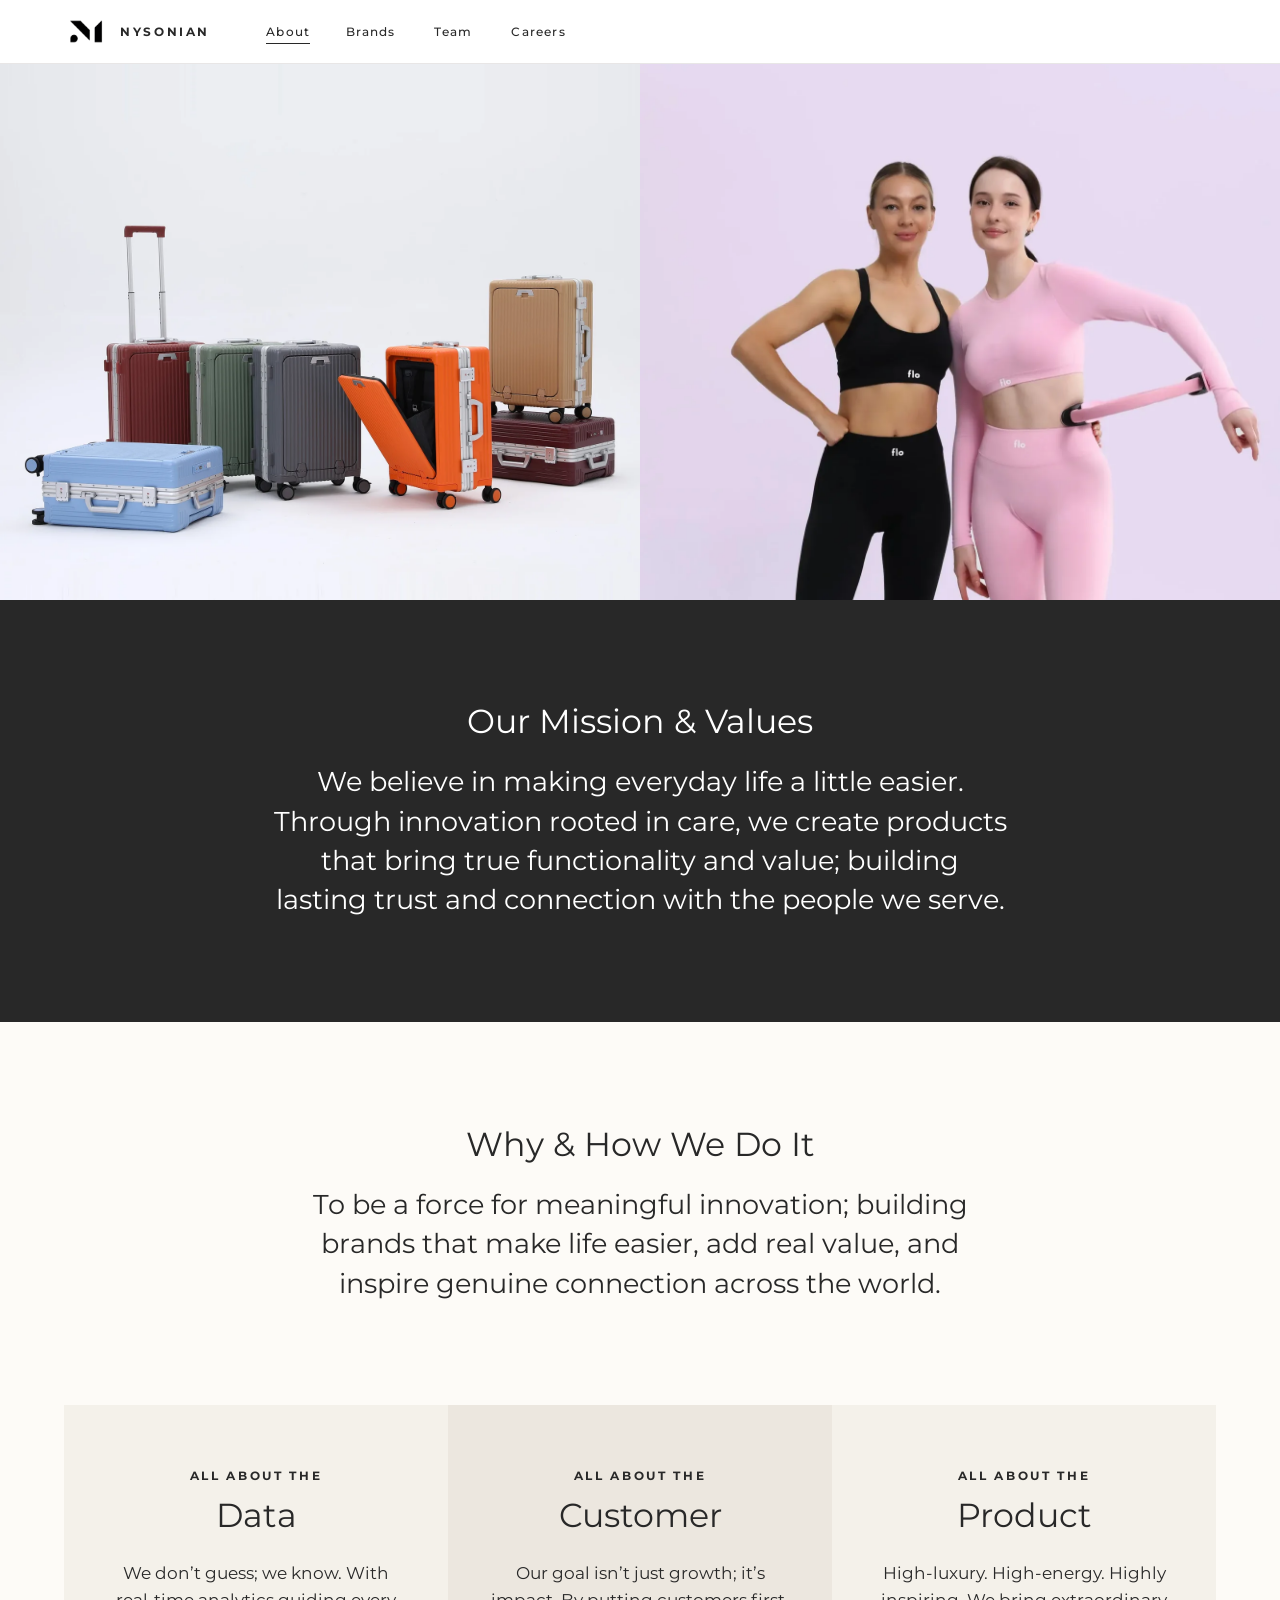
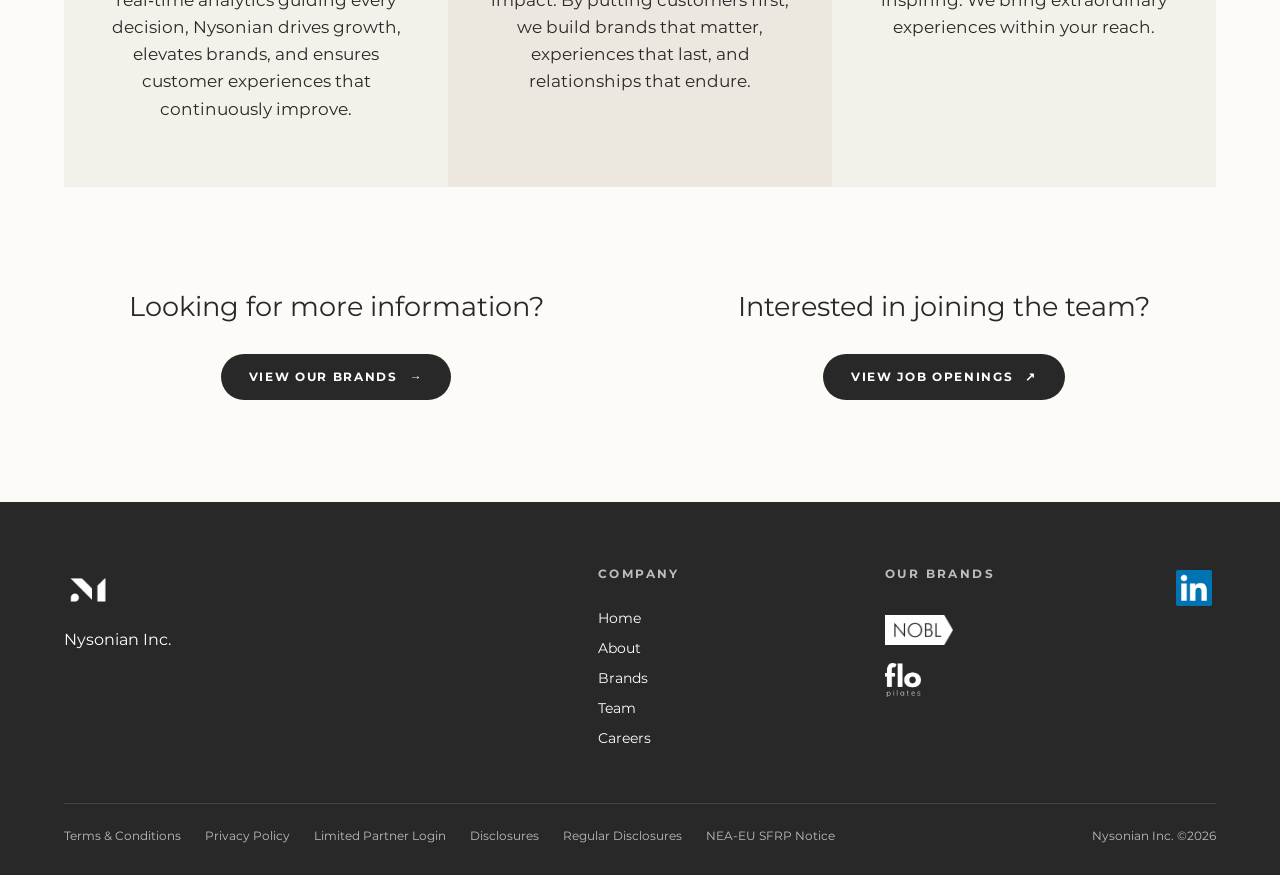
==== about.html @ 7aa5cc1e "fix(responsive): one fluid layout system from 280px phones to 4K screens - replace the Wix-style --u" ====
<!doctype html>
<html lang="en">
<head>
  <meta charset="utf-8">
  <meta name="viewport" content="width=device-width, initial-scale=1">
  <title>About | Nysonian</title>
  <meta name="description" content="We believe in making everyday life a little easier. Through innovation rooted in care, we create products that bring true functionality and value; building lasting trust and connection with the people we serve.">
  <link rel="icon" type="image/png" href="assets/img/favicon.png">
  <link rel="preload" href="assets/fonts/montserrat-400.woff2" as="font" type="font/woff2" crossorigin>
  <link rel="preload" href="assets/fonts/montserrat-700.woff2" as="font" type="font/woff2" crossorigin>
  <link rel="stylesheet" href="assets/css/styles.css">
  <script src="assets/js/menu.js" defer></script>
</head>
<body class="page-about">
  <a class="skip-link" href="#main">Skip to main content</a>

  <header class="site-header">
    <button class="menu-toggle" type="button" aria-expanded="false" aria-controls="site-nav" aria-label="Open navigation menu"><span></span><span></span><span></span></button>
    <a class="site-header__logo" href="index.html" aria-label="Nysonian Inc. home"><img src="assets/img/logo-mark-dark.webp" width="80" height="62" alt=""><span>Nysonian</span></a>
    <nav class="site-nav" id="site-nav" aria-label="Main">
      <a class="site-nav__home" href="index.html">Home</a>
      <a href="about.html" aria-current="page">About</a>
      <a href="brands.html">Brands</a>
      <a href="team.html">Team</a>
      <a href="careers.html">Careers</a>
    </nav>
  </header>

  <main id="main">
    <div class="about-hero">
      <img class="about-hero__nobl" src="assets/img/about-nobl.webp" width="1600" height="1600" fetchpriority="high" alt="NOBL aluminium carry-on suitcases in red, green, grey, orange, tan and blue">
      <img class="about-hero__flo" src="assets/img/about-flo.webp" width="1332" height="1180" fetchpriority="high" alt="Two women in flo activewear, one holding a Pilates ring">
    </div>

    <section class="statement statement--dark">
      <h1>Our Mission &amp; Values</h1>
      <p>We believe in making everyday life a little easier. Through innovation rooted in care, we create products that bring true functionality and value; building lasting trust and connection with the people we serve.</p>
    </section>

    <section class="statement statement--light">
      <h2>Why &amp; How We Do It</h2>
      <p>To be a force for meaningful innovation; building brands that make life easier, add real value, and inspire genuine connection across the world.</p>
    </section>

    <section class="pillars">
      <div class="pillar pillar--data">
        <h3><span>All about the</span> Data</h3>
        <p>We don’t guess; we know. With real‑time analytics guiding every decision, Nysonian drives growth, elevates brands, and ensures customer experiences that continuously improve.</p>
      </div>
      <div class="pillar pillar--stone">
        <h3><span>All about the</span> Customer</h3>
        <p>Our goal isn’t just growth; it’s impact. By putting customers first, we build brands that matter, experiences that last, and relationships that endure.</p>
      </div>
      <div class="pillar">
        <h3><span>All about the</span> Product</h3>
        <p>High-luxury. High-energy. Highly inspiring. We bring extraordinary experiences within your reach.</p>
      </div>
    </section>

    <section class="about-cta">
      <div class="about-cta__col">
        <p>Looking for more information?</p>
        <a class="nh-pill nh-pill--dark" href="brands.html">View our brands <span aria-hidden="true">→</span></a>
      </div>
      <div class="about-cta__col">
        <p>Interested in joining the team?</p>
        <a class="nh-pill nh-pill--dark" href="https://www.linkedin.com/company/nysonian-inc/jobs/" target="_blank" rel="noopener">View job openings <span aria-hidden="true">↗</span></a>
      </div>
    </section>
  </main>

  <footer class="site-footer">
    <div class="site-footer__top">
      <div class="site-footer__brand">
        <img class="site-footer__logo" src="assets/img/logo-mark-light.webp" width="97" height="98" loading="lazy" alt="">
        <p class="site-footer__name">Nysonian Inc.</p>
      </div>
      <nav class="site-footer__nav" aria-label="Footer">
        <p class="site-footer__label">Company</p>
        <a href="index.html">Home</a>
        <a href="about.html">About</a>
        <a href="brands.html">Brands</a>
        <a href="team.html">Team</a>
        <a href="careers.html">Careers</a>
      </nav>
      <div class="site-footer__brands">
        <p class="site-footer__label">Our brands</p>
        <a href="https://nobltravel.com/" target="_blank" rel="noopener"><img class="site-footer__nobl" src="assets/img/logo-nobl-tag.webp" width="600" height="264" loading="lazy" alt="NOBL Travel"></a>
        <a href="https://pilatesflo.com/" target="_blank" rel="noopener"><img class="site-footer__flo" src="assets/img/logo-flo-black.webp" width="400" height="378" loading="lazy" alt="flo Pilates"></a>
      </div>
      <a class="site-footer__linkedin" href="https://www.linkedin.com/company/nysonian-inc/" target="_blank" rel="noopener"><img src="assets/img/icon-linkedin.webp" width="39" height="39" loading="lazy" alt="Nysonian on LinkedIn"></a>
    </div>
    <div class="site-footer__bottom">
      <ul class="site-footer__legal">
        <li>Terms &amp; Conditions</li>
        <li>Privacy Policy</li>
        <li>Limited Partner Login</li>
        <li>Disclosures</li>
        <li>Regular Disclosures</li>
        <li>NEA-EU SFRP Notice</li>
      </ul>
      <p class="site-footer__copy">Nysonian Inc. ©2026</p>
    </div>
  </footer>
</body>
</html>
---- assets/css/styles.css ----
/* Nysonian - the parent-company site.
   One fluid system for every page and every screen, from 280px phones to 4K screens and LED walls:
   - sizes are in rem, so the whole site scales with the root font size (stepped up on very large screens);
   - every section lines its content up on one edge (--edge): a side padding on small screens, and the
     centre column (--content-max) on wide ones;
   - no fixed section heights: blocks take the height of their content. */

@font-face { font-family: "Montserrat"; font-style: normal; font-weight: 400; font-display: swap; src: url("../fonts/montserrat-400.woff2") format("woff2"); }
@font-face { font-family: "Montserrat"; font-style: italic; font-weight: 400; font-display: swap; src: url("../fonts/montserrat-400-italic.woff2") format("woff2"); }
@font-face { font-family: "Montserrat"; font-style: normal; font-weight: 500; font-display: swap; src: url("../fonts/montserrat-500.woff2") format("woff2"); }
@font-face { font-family: "Montserrat"; font-style: normal; font-weight: 700; font-display: swap; src: url("../fonts/montserrat-700.woff2") format("woff2"); }
@font-face { font-family: "Montserrat"; font-style: italic; font-weight: 700; font-display: swap; src: url("../fonts/montserrat-700-italic.woff2") format("woff2"); }
@font-face { font-family: "Almarai"; font-style: normal; font-weight: 300; font-display: swap; src: url("../fonts/almarai-300.woff2") format("woff2"); }

:root {
  --ink: #282828;
  --ink-soft: #4a4848;
  --white: #ffffff;
  --page: #fdfbf7;          /* warm off-white page background, lighter than every cream section */
  --grey-100: #e8e6e6;
  --band: #ece7df;          /* warm stone: the middle About pillar */
  --footer: #282828;
  --nobl-deep: #0e2524;     /* the home hero photo's dark-green backdrop */
  --nobl-tile: #0b3d39;     /* NOBL green: the home NOBL tile and the Brands page NOBL panel */
  --flo-beige: #eee6da;
  --strip: #f4f1ea;         /* the band under the home hero */
  --paper: #faf7f3;         /* the "How we work" band on the home page */
  --font: "Montserrat", Arial, sans-serif;

  /* one edge for every section: the side padding on small screens, the centred column on wide ones */
  --pad: clamp(1rem, 5vw, 4rem);
  --content-max: 84.5rem;   /* 1352px at the default size; grows with the root size on large screens */
  --edge: max(var(--pad), (100% - var(--content-max)) / 2);

  /* type and rhythm, shared by all pages (taken from the home page) */
  --h2: clamp(1.75rem, 2.6vw, 2.5rem);
  --lead: clamp(1.25rem, 1vw + .9rem, 1.75rem);
  --body: clamp(1rem, .2vw + .95rem, 1.0625rem);
  --sec: clamp(4rem, 8vw, 8rem);
}

/* very large screens (QHD and 4K monitors at 100%, TVs, LED walls): the whole site grows in steps, so a
   4K screen shows the same composition as a laptop instead of a small page in an empty canvas.
   Percentages keep the visitor's own browser font setting. */
@media (min-width: 1920px) { html { font-size: 110%; } }
@media (min-width: 2560px) { html { font-size: 125%; } }
@media (min-width: 3200px) { html { font-size: 150%; } }
@media (min-width: 3840px) { html { font-size: 200%; } }

*, *::before, *::after { box-sizing: border-box; }
html { -webkit-text-size-adjust: 100%; text-size-adjust: 100%; overflow-x: clip; }
/* a column, so the footer always reaches the bottom of short pages on tall screens */
body { display: flex; flex-direction: column; min-height: 100svh; margin: 0; background: var(--page); color: var(--ink); font-family: var(--font); line-height: normal; }
main { flex: 1 0 auto; }
img { display: block; max-width: 100%; height: auto; }
a { color: inherit; text-decoration: none; }
h1, h2, h3, p, ul, ol { margin: 0; }
ul, ol { padding: 0; list-style: none; }
:is(h1, h2, h3) { text-wrap: balance; }
p { text-wrap: pretty; }
:focus-visible { outline: 2px solid #116dff; outline-offset: 2px; }
.cover { width: 100%; height: 100%; object-fit: cover; }
.visually-hidden { position: absolute; width: 1px; height: 1px; overflow: hidden; clip-path: inset(50%); white-space: nowrap; }
.nowrap { white-space: nowrap; }

.skip-link { position: absolute; left: 1rem; top: -4rem; z-index: 100; padding: .625rem 1rem; background: var(--white); color: var(--ink); border-radius: 1.5rem; font-size: .8125rem; }
.skip-link:focus { top: .75rem; }

/* ---- shared type ------------------------------------------------------- */
.nh-kicker, .brands-intro__label { font-size: .75rem; font-weight: 700; letter-spacing: .22em; text-transform: uppercase; }

/* ---- buttons ----------------------------------------------------------- */
/* One button for the whole site: the home page pill. It grows with its label; very narrow phones let the
   label wrap instead of pushing the button off screen. */
.nh-pill {
  display: inline-flex; align-items: center; justify-content: center; gap: .75rem;
  min-height: 2.875rem; padding: .5rem 1.75rem; border-radius: 3rem;
  font-size: .75rem; font-weight: 700; letter-spacing: .14em; line-height: 1.3; text-align: center; text-transform: uppercase; white-space: nowrap;
  transition: background-color .2s ease, color .2s ease, transform .1s ease;
}
.nh-pill:active { transform: scale(.97); }
.nh-pill--light { background: var(--white); color: var(--nobl-deep); }
.nh-pill--dark { background: var(--ink); color: var(--white); }
.nh-link { display: inline-flex; gap: .625rem; padding-bottom: .1875rem; border-bottom: 1px solid currentColor; font-size: .8125rem; font-weight: 700; letter-spacing: .1em; text-transform: uppercase; }
.nh-actions { display: flex; flex-wrap: wrap; align-items: center; gap: 1.125rem 2rem; }

/* ---- header ------------------------------------------------------------ */
/* Modelled on nobltravel.com's header: a slim bar, small tracked Montserrat 500 links right after the logo,
   and a thin underline for hover and the current page. */
.site-header { position: relative; z-index: 50; display: flex; align-items: center; min-height: 4rem; padding: 0 var(--edge); border-bottom: 1px solid var(--grey-100); background: var(--white); }
.site-header__logo { display: flex; flex: none; align-items: center; gap: .75rem; min-height: 2.75rem; }
.site-header__logo img { width: 2.75rem; height: auto; }
.site-header__logo span { font-size: .75rem; font-weight: 700; letter-spacing: .22em; text-transform: uppercase; color: var(--ink); }
.site-nav { display: flex; gap: 2.25rem; margin-left: 3.5rem; }
.site-nav a { position: relative; display: flex; align-items: center; justify-content: center; height: 2.75rem; min-width: 2.75rem; font-size: .75rem; font-weight: 500; letter-spacing: .1em; color: var(--ink); }
.site-nav a::after { content: ""; position: absolute; left: 0; right: 0; bottom: .625rem; height: 1px; background: currentColor; transform: scaleX(0); transform-origin: left; transition: transform .2s ease; }
.site-nav a[aria-current="page"]::after { transform: none; }
.site-nav .site-nav__home { display: none; }   /* the logo is the home link on wide screens; the phone menu lists it */
.menu-toggle { display: none; }

/* ---- footer ------------------------------------------------------------ */
.site-footer { padding: 4rem var(--edge) 2rem; background: var(--footer); color: var(--white); }
.site-footer__top { display: grid; grid-template-columns: 2fr 1fr 1fr auto; gap: 2.5rem; align-items: start; }
.site-footer__logo { width: 3rem; }
.site-footer__name { margin-top: 1rem; font-size: 1rem; }
.site-footer__label { margin-bottom: 1rem; font-size: .75rem; font-weight: 700; letter-spacing: .2em; text-transform: uppercase; color: #bdbdbd; }
.site-footer__nav { display: flex; flex-direction: column; align-items: flex-start; gap: .75rem; font-size: .875rem; }
.site-footer__brands { display: flex; flex-direction: column; align-items: flex-start; gap: 1.125rem; }
.site-footer__nobl { width: auto; height: 1.875rem; }
.site-footer__flo { width: auto; height: 2.125rem; filter: invert(1); }
.site-footer__linkedin { display: flex; align-items: center; justify-content: center; width: 2.75rem; height: 2.75rem; }
.site-footer__linkedin img { width: 2.25rem; height: 2.25rem; }
.site-footer__bottom { display: flex; flex-wrap: wrap; align-items: center; justify-content: space-between; gap: 1rem 2.5rem; margin-top: 3.5rem; padding-top: 1.5rem; border-top: 1px solid #444; font-size: .75rem; color: #bdbdbd; }
.site-footer__legal { display: flex; flex-wrap: wrap; gap: .75rem 1.5rem; }

/* ---- home -------------------------------------------------------------- */
/* The parent-company home page: hero, our brands, how we work, careers. Both brands get the same card;
   NOBL leads only by order, slightly more width and the hero photo. */
.page-home :is(h2, p) { text-wrap: pretty; }

/* hero: a banner in the photo's own proportions (2.474:1), so the photo fills it edge to edge. Below 1335px
   wide the 540px minimum adds plain backdrop above the photo, which fades into it; on very wide or short
   screens the height is capped to the first screen and the photo's empty top is cut instead. In the photo
   the luggage spans 40%-96.3% of the width, so the text column ends before 40%. */
.nh-hero {
  --hero-edge: min(var(--edge), 12vw);            /* the copy keeps clear of the luggage on ultra-wide screens */
  --copy-w: clamp(18.75rem, 36vw - 2.5rem, 31.25rem);
  --rail-h: clamp(3.5rem, 4.6vw, 5.5rem);
  --rail-w: min(var(--copy-w), clamp(17.5rem, 26vw, 31.25rem));
  --rail-bottom: clamp(1.75rem, 2.6vw, 3.5rem);
  position: relative; display: flex; flex-direction: column; justify-content: center;
  width: 100%; aspect-ratio: 2474 / 1000; min-height: 33.75rem; max-height: min(calc(100svh - 8.5rem), 68rem);
  padding: 2.5rem 0 calc(var(--rail-h) + var(--rail-bottom) + 2rem);
  overflow: hidden; background: var(--nobl-deep); color: var(--white);
}
.nh-hero__img img { position: absolute; left: 0; bottom: 0; width: 100%; max-width: none;
  -webkit-mask-image: linear-gradient(transparent, #000 14%); mask-image: linear-gradient(transparent, #000 14%); }
.nh-hero__copy { position: relative; z-index: 1; max-width: var(--copy-w); padding-left: var(--hero-edge); box-sizing: content-box; }

/* brand rail: the two brands as equal tiles in the bottom-left, under the text column */
.nh-rail { position: absolute; z-index: 1; left: var(--hero-edge); bottom: var(--rail-bottom); display: grid; grid-template-columns: 1fr 1fr; width: var(--rail-w); height: var(--rail-h); border: 1px solid rgba(255, 255, 255, .18); }
.nh-rail a { display: flex; align-items: center; justify-content: space-between; gap: 1rem; min-width: 0; padding: 0 1.375rem; font-size: .75rem; font-weight: 700; letter-spacing: .2em; text-transform: uppercase; transition: filter .2s ease; }
.nh-rail__nobl { background: var(--nobl-tile); color: var(--white); border-right: 1px solid rgba(255, 255, 255, .18); }
.nh-rail__nobl img { width: clamp(4rem, 5vw, 6rem); }
.nh-rail__flo { background: var(--flo-beige); color: var(--ink); }
.nh-rail__flo img { width: clamp(1.75rem, 2.1vw, 2.5rem); }
/* narrow desktops: the tiles are too small for logo plus label, so show the logos only */
@media (min-width: 1000px) and (max-width: 1365px) { .nh-rail a { justify-content: center; } .nh-rail span { display: none; } }
.nh-hero h1 { margin: 0; font-size: clamp(2.375rem, 3.2vw + .625rem, 4.5rem); font-weight: 400; letter-spacing: .16em; line-height: 1; text-transform: uppercase; }
.nh-hero__sub { max-width: 26ch; margin-top: 1.375rem; font-size: clamp(1.125rem, .5vw + .7rem, 1.375rem); line-height: 1.45; }
.nh-hero .nh-actions { margin-top: 2.25rem; }
/* on narrow desktops the luggage starts at about 40% of the width, so the two actions stack */
@media (min-width: 1000px) and (max-width: 1199px) { .nh-hero .nh-actions { flex-direction: column; align-items: flex-start; } }

/* strip under the hero: a clear boundary, like the trust strips on the NOBL and flo home pages */
.nh-strip { padding: 1.375rem var(--edge); background: var(--strip); border-bottom: 1px solid #e6e0d4; }
.nh-strip ul { display: flex; flex-wrap: wrap; justify-content: center; gap: 1rem clamp(2.5rem, 8vw, 8rem); }
.nh-strip li { display: flex; align-items: center; gap: .875rem; font-size: .75rem; font-weight: 700; letter-spacing: .16em; text-transform: uppercase; }
.nh-strip svg { flex: none; width: 1.75rem; height: 1.75rem; fill: none; stroke: var(--nobl-deep); stroke-width: 1.5; stroke-linecap: round; stroke-linejoin: round; }

/* our brands: two cards with the same structure */
.nh-brands { padding: var(--sec) var(--edge); background: var(--page); }
.nh-brands h2, .nh-how h2 { max-width: 47.5rem; margin-top: 1.125rem; font-size: var(--h2); font-weight: 400; line-height: 1.2; }
/* equal square cards: a fixed shape keeps the whole product in frame at every width */
.nh-brands__grid { display: grid; grid-template-columns: 1fr 1fr; gap: clamp(1.5rem, 3vw, 3rem); margin-top: 3.5rem; }
.nh-brand { display: flex; flex-direction: column; align-items: flex-start; }
.nh-brand .nh-brand__img { width: 100%; aspect-ratio: 1; object-fit: cover; }
.nh-brand .nh-brand__logo { width: auto; height: 2.25rem; margin-top: 1.75rem; }
.nh-brand__logo--nobl { filter: brightness(0); }   /* the white NOBL tag, inked like NOBL's own header logo */
.nh-brand__desc { max-width: 40ch; margin-top: 1.125rem; font-size: var(--body); line-height: 1.55; }
.nh-brand__meta { margin: .875rem 0 1.375rem; font-size: .75rem; font-weight: 700; letter-spacing: .08em; line-height: 1.6; text-transform: uppercase; color: #5c5c5c; }
.nh-brand__link { margin-top: auto;   /* both cards' links on one line */ padding-bottom: .125rem; border-bottom: 1px solid currentColor; font-size: .8125rem; font-weight: 700; letter-spacing: .06em; }

/* how we work: the About page's three pillars */
.nh-how { padding: var(--sec) var(--edge); background: var(--paper); }
.nh-how__grid { display: grid; grid-template-columns: repeat(3, 1fr); gap: clamp(2rem, 4vw, 4rem); margin: 3.5rem 0; }
.nh-how__grid > div { padding-top: 1.5rem; border-top: 1px solid var(--ink); }
.nh-how h3 { font-size: .8125rem; font-weight: 700; letter-spacing: .2em; text-transform: uppercase; }
.nh-how__grid p { margin-top: 1rem; font-size: var(--body); line-height: 1.6; }

/* careers: text on the page column, photo to the right edge */
.nh-careers { display: grid; grid-template-columns: 1fr 1fr; min-height: 35rem; background: var(--page); }
/* the column is half the page, so 100% - content-max/2 here equals the page's (100% - content-max)/2 edge */
.nh-careers__text { align-self: center; padding: 5rem clamp(2rem, 5vw, 5rem) 5rem max(var(--pad), 100% - var(--content-max) / 2); }
.nh-careers__text > * { max-width: 34rem; }
.nh-careers__lead { margin-top: 1.375rem; font-size: calc(var(--h2) * .8); line-height: 1.35; }
.nh-careers .nh-pill { margin-top: 2.125rem; }
.nh-careers .nh-careers__img { width: 100%; height: 0; min-height: 100%; object-fit: cover; object-position: 50% 30%; }   /* height 0: the square photo fills the row without making it taller */

/* ---- about ------------------------------------------------------------- */
/* hero: NOBL luggage left and flo activewear right, edge to edge; the cap keeps the mission on a laptop's
   first screen */
.about-hero { display: grid; grid-template-columns: 1fr 1fr; width: 100%; aspect-ratio: 2200 / 921; max-height: max(15rem, min(calc(100svh - 15rem), 60rem)); overflow: hidden; background: #eceef1; }
.about-hero img { width: 100%; height: 100%; min-height: 0; object-fit: cover; }
.about-hero__nobl { object-position: 50% 60%; }   /* square file: the studio backdrop is extended above and below the cases, so the whole group fits the width */
.about-hero__flo { object-position: 50% 20%; }

/* statements (About and Careers): a heading and one large line of copy, centred on a band */
.statement { padding: var(--sec) var(--edge); text-align: center; }
.statement :is(h1, h2) { font-size: var(--h2); font-weight: 400; line-height: 1.2; }
.statement p { max-width: 46ch; margin: 1.25rem auto 0; font-size: var(--lead); line-height: 1.45; text-wrap: balance; }
.statement--dark { background: var(--ink); color: var(--white); }
.statement--light { background: var(--page); }
.statement--grey { background: var(--paper); }

/* pillars: three tiles on the page column, side by side from tablet width */
.pillars { display: grid; grid-template-columns: repeat(3, 1fr); padding: 0 var(--edge) var(--sec); }
.pillar { padding: clamp(2.5rem, 5vw, 5rem) clamp(1.5rem, 3vw, 3rem); background: var(--strip); text-align: center; }
.pillar--stone { background: var(--band); }
.pillar h3 { font-size: var(--h2); font-weight: 400; line-height: 1.2; }
.pillar h3 span { display: block; margin-bottom: .75rem; font-size: .75rem; font-weight: 700; letter-spacing: .22em; text-transform: uppercase; }
.pillar p { max-width: 32ch; margin: 1.5rem auto 0; font-size: var(--body); line-height: 1.6; }

.about-cta { display: grid; grid-template-columns: 1fr 1fr; gap: 3rem var(--pad); padding: 0 var(--edge) var(--sec); }
.about-cta__col { display: flex; flex-direction: column; align-items: center; text-align: center; }
.about-cta__col p { max-width: 24ch; font-size: var(--lead); line-height: 1.35; text-wrap: balance; }
.about-cta__col .nh-pill { margin-top: 1.75rem; }

/* ---- brands ------------------------------------------------------------ */
/* intro above the brand blocks, styled like the home page's "Our brands" heading */
.brands-intro { padding: clamp(2.5rem, 5vw, 4.5rem) var(--edge) 0; }
.brands-intro h1 { margin-top: 1.125rem; font-size: var(--h2); font-weight: 400; line-height: 1.2; }
.brands-intro__lead { max-width: 40rem; margin-top: .875rem; font-size: var(--body); line-height: 1.6; }

/* brand blocks: a coloured panel with the photo on one half and the text on the other, alternating sides */
.brand-feature { padding: clamp(2rem, 4vw, 3rem) var(--edge) 0; }
.brand-feature--flo { padding-bottom: var(--sec); }
.brand-feature__card { display: grid; grid-template-columns: 641fr 639fr; min-height: clamp(30rem, 45vw, 40rem); background: var(--panel, var(--white)); }
.brand-feature__img { display: block; overflow: hidden; }
.brand-feature__img img { width: 100%; height: 100%; object-fit: cover; }
.brand-feature__text { display: flex; flex-direction: column; align-items: flex-start; justify-content: center; width: min(30.625rem, 100% - 2 * clamp(1.5rem, 4vw, 3.5rem)); margin: 0 auto; padding: 3rem 0; }
.brand-feature__text h2 { font-size: var(--h2); font-weight: 400; line-height: 1.2; }
.brand-feature__tag { max-width: 36ch; margin-top: 1.25rem; font-size: var(--body); font-weight: 700; font-style: italic; line-height: 1.5; }
.brand-feature__desc { max-width: 36ch; margin-top: .375rem; font-size: var(--body); line-height: 1.6; }
.brand-feature .nh-pill { margin-top: 2rem; }
.brand-feature--nobl { --panel: var(--nobl-tile); }
.brand-feature--nobl .brand-feature__text { color: var(--white); }
.brand-feature--flo { --panel: var(--flo-beige); }
.brand-feature--flo .brand-feature__card { grid-template-columns: 639fr 641fr; }
.brand-feature--flo .brand-feature__img { order: 2; }

/* "Who we are" band at the end of the Brands page, the same paper band as the home "How we work" */
.brands-who { display: grid; grid-template-columns: 5fr 6fr; gap: clamp(3rem, 7vw, 7.5rem); align-items: start; padding: var(--sec) var(--edge); background: var(--paper); color: var(--ink); }
.brands-who h2 { font-size: var(--h2); font-weight: 400; line-height: 1.2; }
.brands-who__lead { max-width: 40rem; margin-top: 1rem; font-size: var(--body); line-height: 1.6; }
.brands-who__points li { display: grid; grid-template-columns: 3.5rem 1fr; column-gap: 1rem; padding: 1.75rem 0; }
.brands-who__points li:first-child { padding-top: .375rem; }
.brands-who__points li:last-child { padding-bottom: 0; }
.brands-who__points li + li { border-top: 1px solid rgba(40, 40, 40, .15); }
.brands-who__num { grid-row: span 2; color: var(--nobl-tile); font-size: 1.375rem; font-weight: 700; line-height: 1.1; letter-spacing: .04em; }
.brands-who__points h3 { font-size: .8125rem; font-weight: 700; letter-spacing: .16em; line-height: 1.7; text-transform: uppercase; }
.brands-who__points p { margin-top: .5rem; font-size: var(--body); line-height: 1.6; }
.brands-who__link { display: inline-flex; gap: .625rem; margin-top: 2rem; padding-bottom: .1875rem; border-bottom: 1px solid currentColor; color: var(--nobl-tile); font-size: .8125rem; font-weight: 700; letter-spacing: .1em; text-transform: uppercase; }

/* ---- team -------------------------------------------------------------- */
/* a centred, wrapping row of cards: 1 per row on phones, 2 on tablets, 3-4 on desktops; the last row is
   centred, so no one is left alone at the edge */
.team { padding: var(--sec) var(--edge); text-align: center; }
.team h1 { margin-top: 1.125rem; font-size: var(--h2); font-weight: 400; line-height: 1.2; }
.team__grid { display: flex; flex-wrap: wrap; justify-content: center; gap: 3.5rem 1.5rem; margin-top: clamp(2.5rem, 5vw, 4rem); }
.member { display: flex; flex: 0 1 clamp(13rem, 23%, 18rem); flex-direction: column; align-items: center; }
.member__photo { width: min(13.5rem, 100%); aspect-ratio: 1; border-radius: 50%; object-fit: cover; background: var(--grey-100); }
.member__name { margin-top: 1.5rem; font-size: 1.125rem; font-weight: 700; color: var(--ink); }
.member__linkedin { order: 1; display: flex; align-items: center; justify-content: center; width: 2.75rem; height: 2.75rem; margin-top: .25rem; }
.member__linkedin img { width: 2rem; height: 2rem; filter: brightness(.6); }   /* the grey icon, darkened to 3:1 on the page */
.member__title { max-width: 22ch; margin-top: .25rem; font-size: .9375rem; line-height: 1.45; color: var(--ink-soft); }

/* ---- careers ----------------------------------------------------------- */
/* photo band, mission band, two white cards with a photo on the right */
.careers-hero { width: 100%; aspect-ratio: 3 / 1; min-height: 18.75rem; max-height: 70svh; overflow: hidden; background: var(--ink); }
.careers-hero img { width: 100%; height: 100%; object-fit: cover; object-position: 50% 30%; }

.careers-cards { display: flex; flex-direction: column; gap: clamp(1.5rem, 4vw, 3.5rem); padding: clamp(2rem, 5vw, 5rem) var(--edge); background: var(--strip); }
.careers-card { display: grid; grid-template-columns: 7fr 5fr; min-height: clamp(26rem, 36vw, 37.5rem); background: var(--white); }
.careers-card__text { align-self: center; padding: 3.5rem clamp(2rem, 6vw, 7rem); }
.careers-card__text > * { max-width: 30rem; }
.careers-card__text h2 { font-size: calc(var(--h2) * .8); font-weight: 400; line-height: 1.25; }
.careers-card__text p { margin-top: 1.25rem; font-size: clamp(1.0625rem, .4vw + .8rem, 1.25rem); line-height: 1.55; }
.careers-card .nh-pill { margin-top: 2rem; }
.careers-card__img { overflow: hidden; background: var(--grey-100); }
.careers-card__img img { object-position: 50% 50%; }
.careers-card--people .careers-card__img img { object-position: 60% 35%; }

/* ---- hover: only on devices that really hover, so taps never leave a stuck hover state -------- */
@media (hover: hover) {
  .site-nav a:hover::after { transform: none; }
  .site-footer a:hover, .nh-link:hover, .nh-brand__link:hover, .brands-who__link:hover, .member__linkedin:hover { opacity: .7; }
  .nh-pill--light:hover { background: var(--flo-beige); }
  .nh-pill--dark:hover { background: #4a4848; }
  .nh-rail a:hover { filter: brightness(1.1); }
}

/* ======================================================================== */
/* Tablets and phones                                                       */
/* ======================================================================== */

/* header: below 768px the links move into a menu under the ☰ button (menu left, logo centred, as on NOBL) */
@media (max-width: 767px) {
  .site-header { display: grid; grid-template-columns: 2.75rem 1fr 2.75rem; min-height: 3.5rem; padding: 0 max(0px, var(--pad) - .625rem); }
  .site-header__logo { grid-column: 2; justify-self: center; gap: .625rem; }
  .site-header__logo img { width: 2.625rem; }
  .menu-toggle {
    position: relative; z-index: 60; display: block; grid-column: 1; grid-row: 1; width: 2.75rem; height: 2.75rem;
    padding: 0; border: 0; background: none; cursor: pointer; color: var(--ink);
  }
  .menu-toggle span { position: absolute; left: 22.5%; width: 55%; height: 1.5px; background: currentColor; transition: transform .25s ease, opacity .2s ease; }
  .menu-toggle span:nth-child(1) { top: 30%; }
  .menu-toggle span:nth-child(2) { top: 50%; }
  .menu-toggle span:nth-child(3) { top: 70%; }
  .menu-open .menu-toggle span:nth-child(1) { top: 50%; transform: rotate(45deg); }
  .menu-open .menu-toggle span:nth-child(2) { opacity: 0; }
  .menu-open .menu-toggle span:nth-child(3) { top: 50%; transform: rotate(-45deg); }
  /* the menu opens under the header, so the logo and the close button stay in place */
  .site-nav {
    position: fixed; inset: 3.5rem 0 0; z-index: 55; flex-direction: column; gap: 0; margin: 0;
    padding: 1.5rem var(--pad) calc(1.5rem + env(safe-area-inset-bottom)); overflow-y: auto; overscroll-behavior: contain;
    border-top: 1px solid var(--grey-100); background: var(--white); visibility: hidden; opacity: 0; transition: opacity .25s ease, visibility 0s linear .25s;
  }
  .menu-open .site-nav { visibility: visible; opacity: 1; transition: opacity .25s ease; }
  .menu-open { overflow: hidden; }
  .site-nav a, .site-nav .site-nav__home { display: flex; align-self: flex-start; height: 3.25rem; font-size: 1.25rem; letter-spacing: .04em; }
  .site-nav a::after { bottom: .625rem; }
}

@media (max-width: 999px) {
  /* home: hero text, then the luggage photo */
  .nh-hero { justify-content: flex-start; height: auto; aspect-ratio: auto; min-height: 0; max-height: none; padding: 0; }
  .nh-hero__img { order: 1; margin-top: .75rem; }
  .nh-hero__img img { position: static; width: 100%; -webkit-mask-image: linear-gradient(transparent, #000 18%, #000 80%, transparent); mask-image: linear-gradient(transparent, #000 18%, #000 80%, transparent); }
  .nh-hero__copy { max-width: none; padding: 2.5rem var(--pad) 0; }
  .nh-hero h1 { font-size: clamp(2rem, 9vw, 2.5rem); }
  .nh-hero__sub { margin-top: 1rem; font-size: 1.0625rem; }
  .nh-hero .nh-actions { margin-top: 1.75rem; }
  .nh-rail { position: relative; order: 2; left: auto; bottom: auto; width: auto; height: 4.5rem; margin: 0 var(--pad) 1.75rem; }
  .nh-rail a { justify-content: center; gap: clamp(.5rem, 3vw, 1.75rem); padding: 0 .5rem; letter-spacing: .14em; }   /* logo and label together, not pushed to opposite ends */
  .nh-rail__nobl img { width: clamp(3.5rem, 18vw, 4.5rem); }
  .nh-rail__flo img { width: 2rem; }
  .nh-strip { padding: 1.25rem var(--pad); }
  .nh-strip ul { display: grid; grid-template-columns: repeat(3, 1fr); gap: .75rem; }
  .nh-strip li { flex-direction: column; gap: .5rem; text-align: center; letter-spacing: .08em; line-height: 1.35; }

  .nh-brands__grid { grid-template-columns: 1fr; gap: 3.5rem; margin-top: 2.5rem; }
  .nh-how__grid { grid-template-columns: 1fr; gap: 2rem; margin: 2.5rem 0; }

  .nh-careers { grid-template-columns: 1fr; min-height: 0; }
  .nh-careers__text { padding: 4rem var(--pad); }
  .nh-careers .nh-careers__img { height: auto; min-height: 0; aspect-ratio: 4 / 3; }

  /* touch: the text links are about 20px tall, so give each an invisible 44px tap area (no visual change) */
  :is(.nh-link, .nh-brand__link, .brands-who__link, .site-footer__brands a) { position: relative; }
  :is(.nh-link, .nh-brand__link, .brands-who__link)::after { content: ""; position: absolute; inset: -.75rem -.375rem; }
  .site-footer__nav { gap: 0; }
  .site-footer__nav a { display: flex; align-items: center; min-width: 2.75rem; min-height: 2.75rem; }
  .site-footer__brands a::after { content: ""; position: absolute; inset: -.5rem; }

  /* about */
  .about-hero { aspect-ratio: 2 / 1; max-height: none; }

  /* brands: the photo across the top of the coloured panel, the text under it */
  .brand-feature__card { grid-template-columns: 1fr 1fr; min-height: 28rem; }
  .brands-who { grid-template-columns: 1fr; gap: 2.5rem; }

  /* careers: the cards keep a photo half on tablets */
  .careers-card { grid-template-columns: 1fr 1fr; min-height: 0; }
  .careers-card__text { padding: 3rem clamp(1.5rem, 4vw, 3rem); }
}

/* tablets (600-999px): the Home sections stay side by side instead of one tall column */
@media (min-width: 600px) and (max-width: 999px) {
  .nh-brands__grid { grid-template-columns: 1fr 1fr; gap: 1.5rem; }
  .nh-brand .nh-brand__logo { height: 1.875rem; margin-top: 1.375rem; }
  .nh-hero__img { margin-top: -5vw; }   /* the photo's top is empty backdrop that fades in; overlap it with the gap under the buttons */
}
@media (min-width: 900px) and (max-width: 999px) {
  .nh-how__grid { grid-template-columns: repeat(3, 1fr); gap: 1.75rem; }
}
@media (min-width: 700px) and (max-width: 999px) {
  .nh-careers { grid-template-columns: 1fr 1fr; min-height: 28.75rem; }
  .nh-careers__text { align-self: center; padding: 3.5rem var(--pad); }
  .nh-careers .nh-careers__img { height: 0; min-height: 100%; aspect-ratio: auto; }
}

/* About pillars: three across only where each tile has room for its text */
@media (max-width: 899px) {
  .pillars { grid-template-columns: 1fr; }
}

/* below 760px: the Careers cards stack */
@media (max-width: 759px) {
  .careers-cards { padding: clamp(2rem, 8vw, 4rem) var(--pad); }
  .careers-card { display: flex; flex-direction: column; }
  .careers-card__text { align-self: stretch; padding: 2.5rem clamp(1.25rem, 5vw, 2.5rem); }
  .careers-card__img { order: -1; aspect-ratio: 16 / 10; }
}

/* phones */
@media (max-width: 699px) {
  .brand-feature__card { display: flex; flex-direction: column; min-height: 0; }
  .brand-feature__img, .brand-feature--flo .brand-feature__img { order: -1; aspect-ratio: 4 / 3; }
  .brand-feature__text { width: auto; margin: 0; padding: 2rem clamp(1.25rem, 5vw, 2.5rem) 2.5rem; }
}
@media (max-width: 599px) {
  .site-footer { padding-top: 3rem; }
  .site-footer__top { grid-template-columns: 1fr 1fr; gap: 2.25rem 1.5rem; }
  .site-footer__brand, .site-footer__linkedin { grid-column: 1 / -1; }
  .site-footer__linkedin { margin-left: -.25rem; }
  .site-footer__bottom { flex-direction: column; align-items: flex-start; margin-top: 2.5rem; }
  .about-hero { grid-template-columns: 1fr; aspect-ratio: auto; }
  .about-hero img { height: auto; aspect-ratio: 16 / 10; }
  .about-cta { grid-template-columns: 1fr; }
  /* team: two people per row with smaller photos, so the page is not one long column */
  .team__grid { gap: 2.5rem 1rem; }
  .member { flex: 0 1 calc(50% - .5rem); }
  .member__photo { width: min(8.5rem, 100%); }
  .member__name { margin-top: 1rem; font-size: 1rem; }
  .member__title { font-size: .875rem; }
  .careers-hero { aspect-ratio: 3 / 2; min-height: 0; }
}

/* very narrow phones (under 360px): labels may wrap, the brand tiles show logos only, the strip stacks */
@media (max-width: 359px) {
  .brands-who__points li { grid-template-columns: 2.5rem 1fr; column-gap: .5rem; }
  .nh-pill { white-space: normal; padding-inline: 1.25rem; }
  .nh-rail span { display: none; }
  .nh-strip ul { grid-template-columns: 1fr; justify-items: start; gap: .625rem; }
  .nh-strip li { flex-direction: row; gap: .75rem; text-align: left; }
}

@media (prefers-reduced-motion: reduce) {
  *, *::before, *::after { transition: none !important; }
}
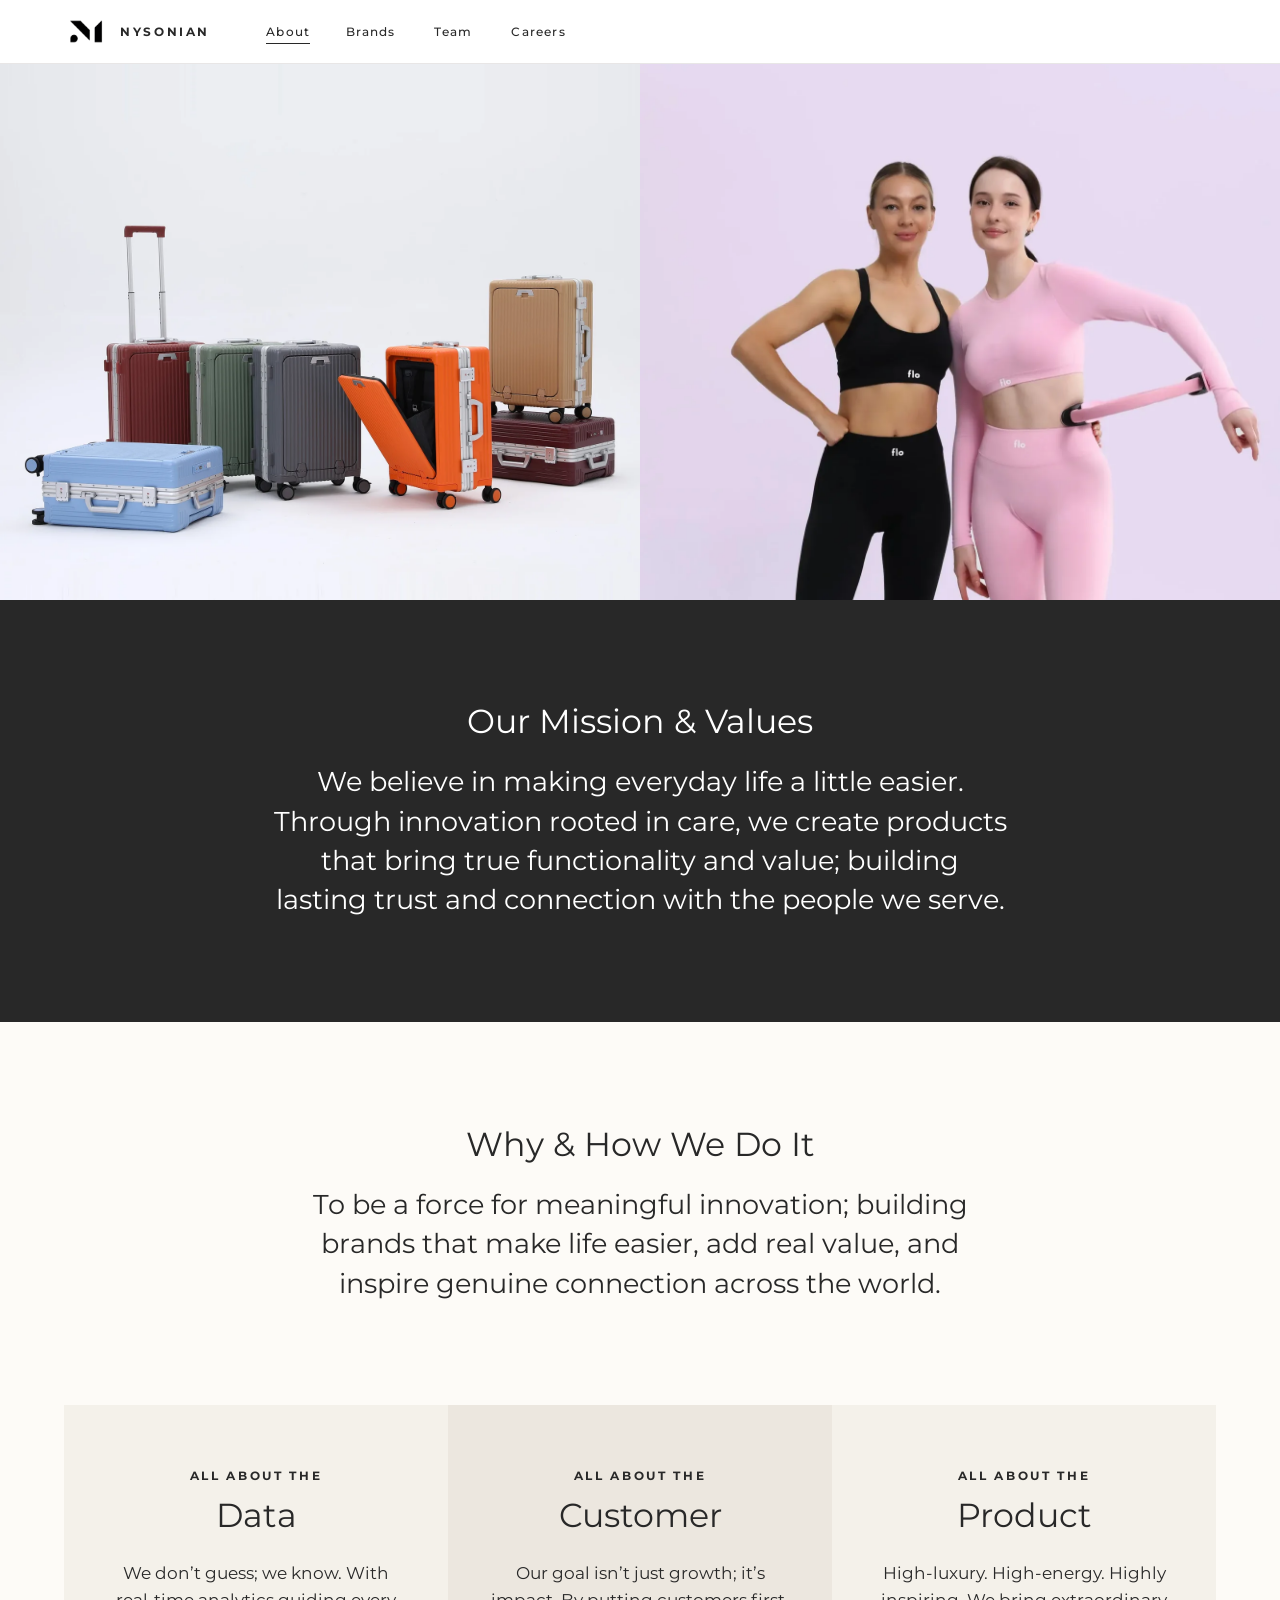
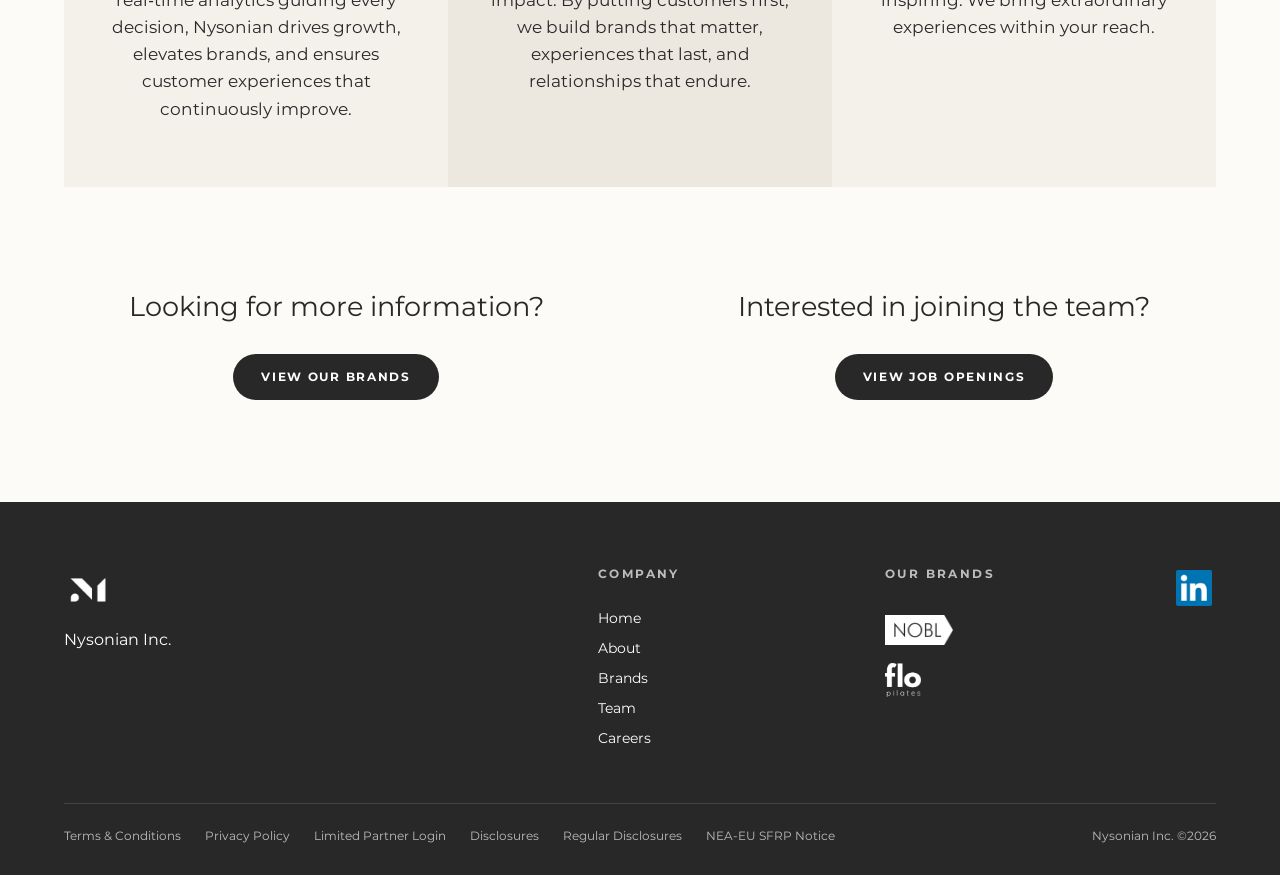
==== commit 8fbcc429: "fix: drop arrow glyphs and draw the menu icon on whole pixels iOS renders the arrow characters as bl" ====
--- a/about.html
+++ b/about.html
@@ -23,6 +23,14 @@
       <a href="brands.html">Brands</a>
       <a href="team.html">Team</a>
       <a href="careers.html">Careers</a>
+      <div class="site-nav__foot">
+        <p class="site-nav__label">Our brands</p>
+        <div class="site-nav__brands">
+          <a class="site-nav__nobl" href="https://nobltravel.com/" target="_blank" rel="noopener"><img src="assets/img/logo-nobl-tag.webp" width="600" height="264" loading="lazy" alt="NOBL Travel"></a>
+          <a class="site-nav__flo" href="https://pilatesflo.com/" target="_blank" rel="noopener"><img src="assets/img/logo-flo-black.webp" width="400" height="378" loading="lazy" alt="flo Pilates"></a>
+        </div>
+        <a class="site-nav__social" href="https://www.linkedin.com/company/nysonian-inc/" target="_blank" rel="noopener">LinkedIn</a>
+      </div>
     </nav>
   </header>
 
@@ -60,11 +68,11 @@
     <section class="about-cta">
       <div class="about-cta__col">
         <p>Looking for more information?</p>
-        <a class="nh-pill nh-pill--dark" href="brands.html">View our brands <span aria-hidden="true">→</span></a>
+        <a class="nh-pill nh-pill--dark" href="brands.html">View our brands</a>
       </div>
       <div class="about-cta__col">
         <p>Interested in joining the team?</p>
-        <a class="nh-pill nh-pill--dark" href="https://www.linkedin.com/company/nysonian-inc/jobs/" target="_blank" rel="noopener">View job openings <span aria-hidden="true">↗</span></a>
+        <a class="nh-pill nh-pill--dark" href="https://www.linkedin.com/company/nysonian-inc/jobs/" target="_blank" rel="noopener">View job openings</a>
       </div>
     </section>
   </main>
--- a/assets/css/styles.css
+++ b/assets/css/styles.css
@@ -95,7 +95,7 @@
 .site-nav a { position: relative; display: flex; align-items: center; justify-content: center; height: 2.75rem; min-width: 2.75rem; font-size: .75rem; font-weight: 500; letter-spacing: .1em; color: var(--ink); }
 .site-nav a::after { content: ""; position: absolute; left: 0; right: 0; bottom: .625rem; height: 1px; background: currentColor; transform: scaleX(0); transform-origin: left; transition: transform .2s ease; }
 .site-nav a[aria-current="page"]::after { transform: none; }
-.site-nav .site-nav__home { display: none; }   /* the logo is the home link on wide screens; the phone menu lists it */
+.site-nav .site-nav__home, .site-nav__foot { display: none; }   /* phone menu only: the logo is the home link on wide screens */
 .menu-toggle { display: none; }
 
 /* ---- footer ------------------------------------------------------------ */
@@ -300,16 +300,17 @@
   .site-header__logo { grid-column: 2; justify-self: center; gap: .625rem; }
   .site-header__logo img { width: 2.625rem; }
   .menu-toggle {
-    position: relative; z-index: 60; display: block; grid-column: 1; grid-row: 1; width: 2.75rem; height: 2.75rem;
+    position: relative; z-index: 60; display: block; grid-column: 1; grid-row: 1; width: 44px; height: 44px;
     padding: 0; border: 0; background: none; cursor: pointer; color: var(--ink);
   }
-  .menu-toggle span { position: absolute; left: 22.5%; width: 55%; height: 1.5px; background: currentColor; transition: transform .25s ease, opacity .2s ease; }
-  .menu-toggle span:nth-child(1) { top: 30%; }
-  .menu-toggle span:nth-child(2) { top: 50%; }
-  .menu-toggle span:nth-child(3) { top: 70%; }
-  .menu-open .menu-toggle span:nth-child(1) { top: 50%; transform: rotate(45deg); }
+  /* whole-pixel lines (2px thick, 7px apart) so the three bars render identically on every screen */
+  .menu-toggle span { position: absolute; left: 11px; width: 22px; height: 2px; border-radius: 1px; background: currentColor; transition: transform .25s ease, opacity .2s ease; }
+  .menu-toggle span:nth-child(1) { top: 14px; }
+  .menu-toggle span:nth-child(2) { top: 21px; }
+  .menu-toggle span:nth-child(3) { top: 28px; }
+  .menu-open .menu-toggle span:nth-child(1) { transform: translateY(7px) rotate(45deg); }
   .menu-open .menu-toggle span:nth-child(2) { opacity: 0; }
-  .menu-open .menu-toggle span:nth-child(3) { top: 50%; transform: rotate(-45deg); }
+  .menu-open .menu-toggle span:nth-child(3) { transform: translateY(-7px) rotate(-45deg); }
   /* the menu opens under the header, so the logo and the close button stay in place */
   .site-nav {
     position: fixed; inset: 3.5rem 0 0; z-index: 55; flex-direction: column; gap: 0; margin: 0;
@@ -318,8 +319,21 @@
   }
   .menu-open .site-nav { visibility: visible; opacity: 1; transition: opacity .25s ease; }
   .menu-open { overflow: hidden; }
-  .site-nav a, .site-nav .site-nav__home { display: flex; align-self: flex-start; height: 3.25rem; font-size: 1.25rem; letter-spacing: .04em; }
-  .site-nav a::after { bottom: .625rem; }
+  /* large links on full-width rows, then the brands and LinkedIn pinned to the bottom, in thumb reach */
+  .site-nav { padding-top: .5rem; }
+  .site-nav > a, .site-nav > .site-nav__home { display: flex; justify-content: flex-start; height: 4rem; border-bottom: 1px solid var(--grey-100); font-size: 1.5rem; font-weight: 400; letter-spacing: .01em; }
+  .site-nav > a::after { display: none; }
+  .site-nav > a[aria-current="page"] { font-weight: 500; }
+  .site-nav > a[aria-current="page"]::before { content: ""; width: .375rem; height: .375rem; margin-right: .75rem; border-radius: 50%; background: var(--nobl-tile); }
+  .site-nav .site-nav__foot { display: block; margin-top: auto; padding-top: 2rem; }
+  .site-nav__label { font-size: .75rem; font-weight: 700; letter-spacing: .22em; text-transform: uppercase; color: #6b6b6b; }
+  .site-nav__brands { display: grid; grid-template-columns: 1fr 1fr; margin-top: 1rem; }
+  .site-nav__brands a { display: flex; align-items: center; justify-content: center; height: 4.5rem; }
+  .site-nav__nobl { background: var(--nobl-tile); }
+  .site-nav__nobl img { width: 4.5rem; }
+  .site-nav__flo { background: var(--flo-beige); }
+  .site-nav__flo img { width: 2rem; }
+  .site-nav .site-nav__social { display: inline-flex; justify-content: flex-start; align-items: center; gap: .5rem; height: auto; min-height: 2.75rem; margin-top: 1rem; font-size: .8125rem; font-weight: 700; letter-spacing: .14em; text-transform: uppercase; }
 }
 
 @media (max-width: 999px) {
@@ -327,10 +341,11 @@
   .nh-hero { justify-content: flex-start; height: auto; aspect-ratio: auto; min-height: 0; max-height: none; padding: 0; }
   .nh-hero__img { order: 1; margin-top: .75rem; }
   .nh-hero__img img { position: static; width: 100%; -webkit-mask-image: linear-gradient(transparent, #000 18%, #000 80%, transparent); mask-image: linear-gradient(transparent, #000 18%, #000 80%, transparent); }
-  .nh-hero__copy { max-width: none; padding: 2.5rem var(--pad) 0; }
-  .nh-hero h1 { font-size: clamp(2rem, 9vw, 2.5rem); }
-  .nh-hero__sub { margin-top: 1rem; font-size: 1.0625rem; }
-  .nh-hero .nh-actions { margin-top: 1.75rem; }
+  /* the copy is centred over the centred photo and brand tiles, so the stacked hero reads on one axis */
+  .nh-hero__copy { max-width: none; padding: 2.5rem var(--pad) 0; text-align: center; }
+  .nh-hero h1 { font-size: clamp(1.875rem, 8.5vw, 2.5rem); }
+  .nh-hero__sub { max-width: 24ch; margin: 1rem auto 0; font-size: 1.0625rem; }
+  .nh-hero .nh-actions { justify-content: center; margin-top: 1.5rem; }
   .nh-rail { position: relative; order: 2; left: auto; bottom: auto; width: auto; height: 4.5rem; margin: 0 var(--pad) 1.75rem; }
   .nh-rail a { justify-content: center; gap: clamp(.5rem, 3vw, 1.75rem); padding: 0 .5rem; letter-spacing: .14em; }   /* logo and label together, not pushed to opposite ends */
   .nh-rail__nobl img { width: clamp(3.5rem, 18vw, 4.5rem); }
@@ -418,6 +433,12 @@
 }
 
 /* very narrow phones (under 360px): labels may wrap, the brand tiles show logos only, the strip stacks */
+/* phones: the hero drops its two actions. The brand tiles under the photo are the links to the brands,
+   "Our brands" starts just below and About is in the menu, so the whole hero fits the first screen */
+@media (max-width: 767px) {
+  .nh-hero .nh-actions { display: none; }
+  .nh-hero__img { margin-top: 0; }
+}
 @media (max-width: 359px) {
   .brands-who__points li { grid-template-columns: 2.5rem 1fr; column-gap: .5rem; }
   .nh-pill { white-space: normal; padding-inline: 1.25rem; }
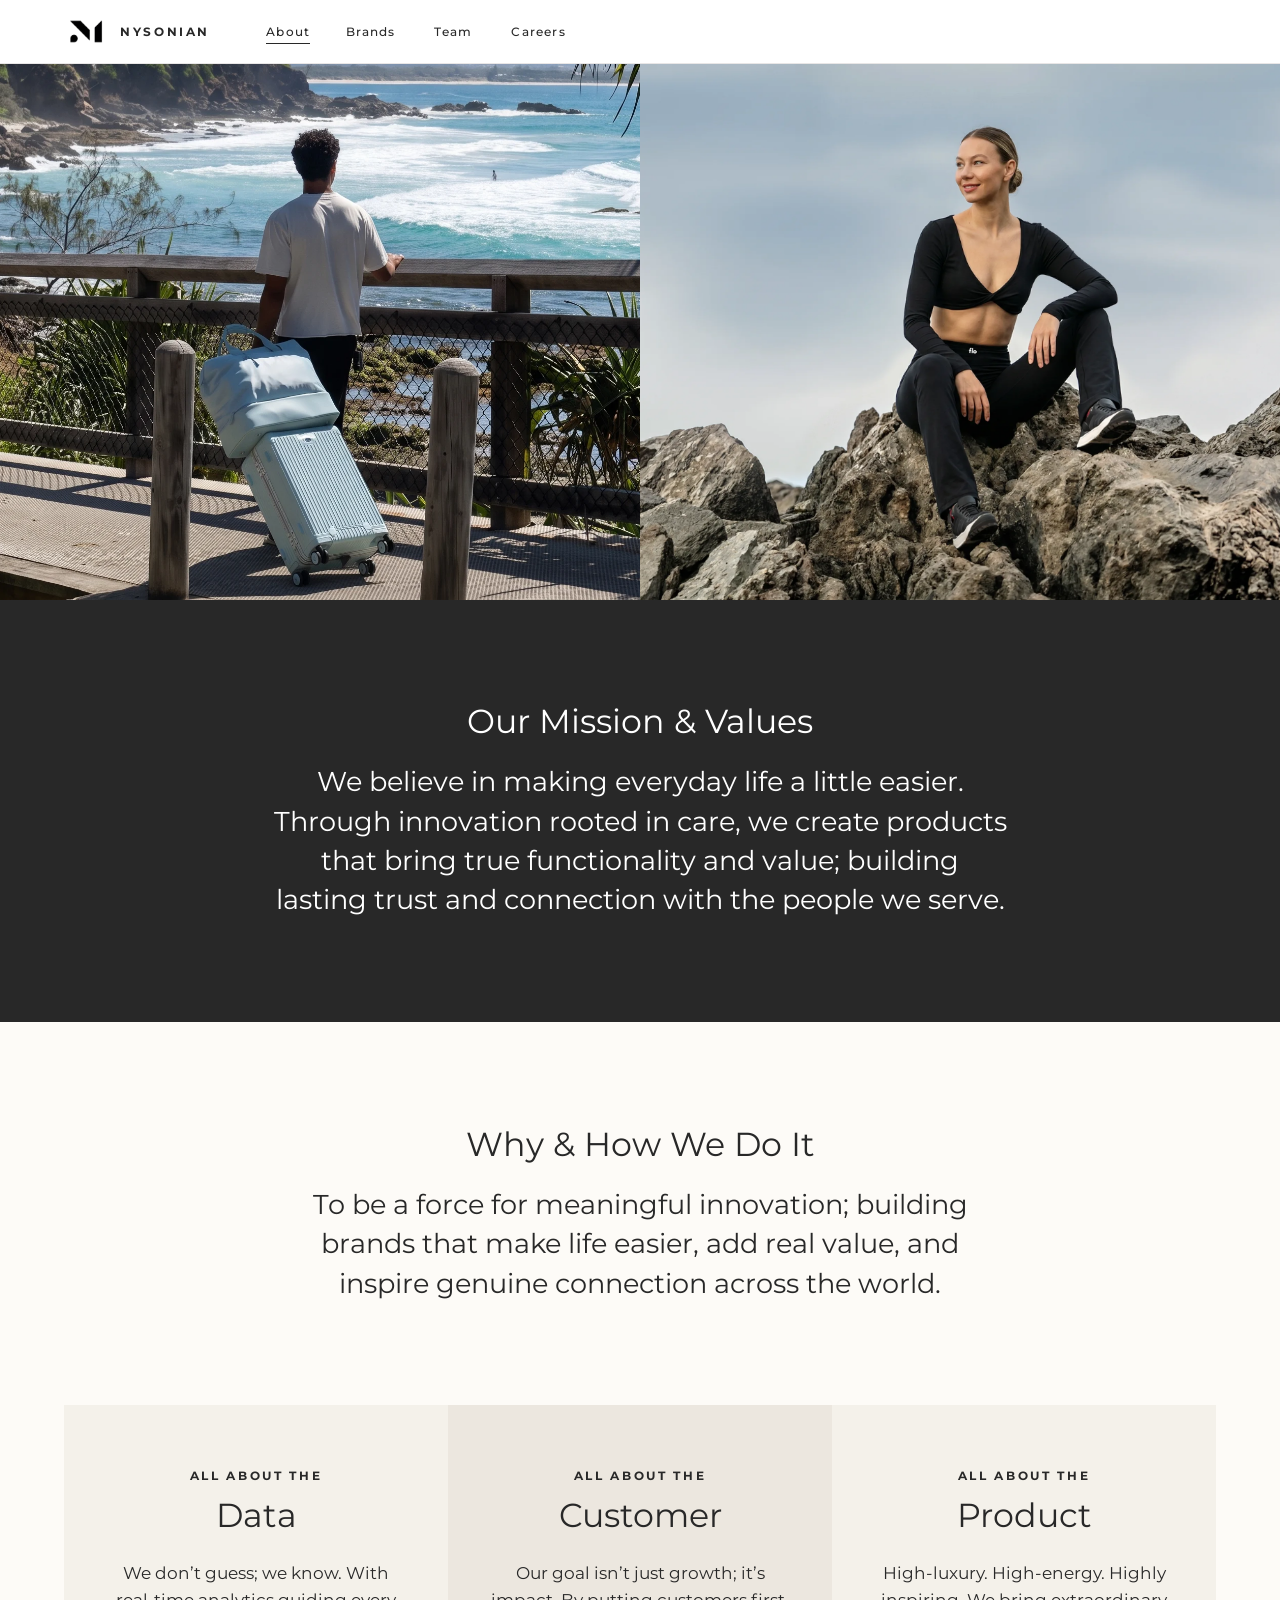
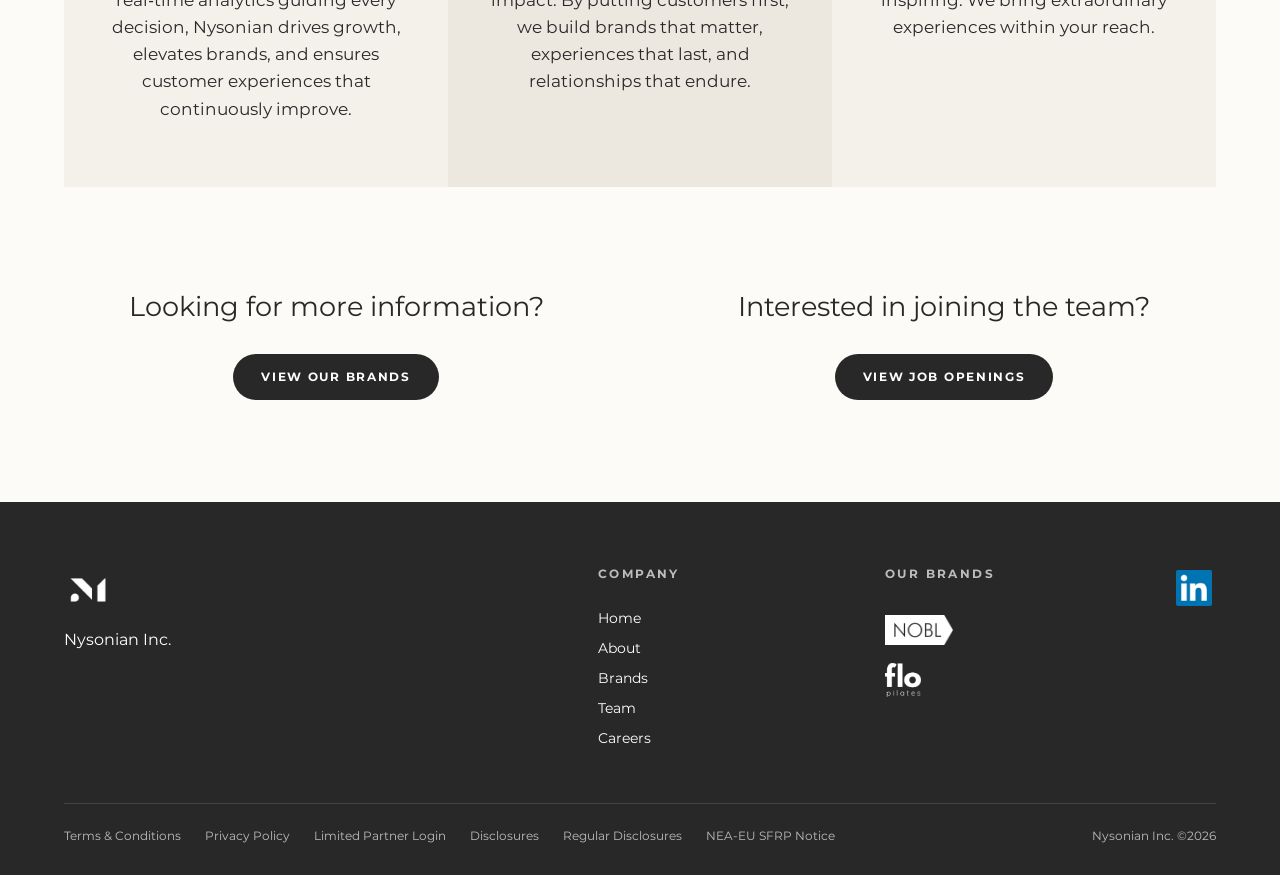
==== commit 6dcf3091: "feat(about): new hero - NOBL coastal traveller and flo on coastal rocks Both halves are now lifestyl" ====
--- a/about.html
+++ b/about.html
@@ -29,15 +29,14 @@
           <a class="site-nav__nobl" href="https://nobltravel.com/" target="_blank" rel="noopener"><img src="assets/img/logo-nobl-tag.webp" width="600" height="264" loading="lazy" alt="NOBL Travel"></a>
           <a class="site-nav__flo" href="https://pilatesflo.com/" target="_blank" rel="noopener"><img src="assets/img/logo-flo-black.webp" width="400" height="378" loading="lazy" alt="flo Pilates"></a>
         </div>
-        <a class="site-nav__social" href="https://www.linkedin.com/company/nysonian-inc/" target="_blank" rel="noopener">LinkedIn</a>
       </div>
     </nav>
   </header>
 
   <main id="main">
     <div class="about-hero">
-      <img class="about-hero__nobl" src="assets/img/about-nobl.webp" width="1600" height="1600" fetchpriority="high" alt="NOBL aluminium carry-on suitcases in red, green, grey, orange, tan and blue">
-      <img class="about-hero__flo" src="assets/img/about-flo.webp" width="1332" height="1180" fetchpriority="high" alt="Two women in flo activewear, one holding a Pilates ring">
+      <img class="about-hero__nobl" src="assets/img/about-nobl-coast-zoom.webp" width="1424" height="1053" fetchpriority="high" alt="A traveller with a mint NOBL suitcase and weekender looking out over a coastal bay">
+      <img class="about-hero__flo" src="assets/img/about-flo-rocks.webp" width="3600" height="1540" fetchpriority="high" alt="A woman in flo activewear sitting on coastal rocks under an open sky">
     </div>
 
     <section class="statement statement--dark">
--- a/assets/css/styles.css
+++ b/assets/css/styles.css
@@ -185,15 +185,15 @@
 .nh-careers__text > * { max-width: 34rem; }
 .nh-careers__lead { margin-top: 1.375rem; font-size: calc(var(--h2) * .8); line-height: 1.35; }
 .nh-careers .nh-pill { margin-top: 2.125rem; }
-.nh-careers .nh-careers__img { width: 100%; height: 0; min-height: 100%; object-fit: cover; object-position: 50% 30%; }   /* height 0: the square photo fills the row without making it taller */
+.nh-careers .nh-careers__img { width: 100%; height: 0; min-height: 100%; object-fit: cover; object-position: 50% 50%; }   /* height 0: the photo fills the row without making it taller; centred on the two colleagues and the laptop */
 
 /* ---- about ------------------------------------------------------------- */
 /* hero: NOBL luggage left and flo activewear right, edge to edge; the cap keeps the mission on a laptop's
    first screen */
 .about-hero { display: grid; grid-template-columns: 1fr 1fr; width: 100%; aspect-ratio: 2200 / 921; max-height: max(15rem, min(calc(100svh - 15rem), 60rem)); overflow: hidden; background: #eceef1; }
 .about-hero img { width: 100%; height: 100%; min-height: 0; object-fit: cover; }
-.about-hero__nobl { object-position: 50% 60%; }   /* square file: the studio backdrop is extended above and below the cases, so the whole group fits the width */
-.about-hero__flo { object-position: 50% 20%; }
+.about-hero__nobl { object-position: 50% 60%; }   /* the coastal NOBL photo, cropped to match the flo half's scale */
+.about-hero__flo { object-position: 60% 35%; }   /* the wide coastal photo: keep her centred in the half */
 
 /* statements (About and Careers): a heading and one large line of copy, centred on a band */
 .statement { padding: var(--sec) var(--edge); text-align: center; }
@@ -268,7 +268,7 @@
 /* ---- careers ----------------------------------------------------------- */
 /* photo band, mission band, two white cards with a photo on the right */
 .careers-hero { width: 100%; aspect-ratio: 3 / 1; min-height: 18.75rem; max-height: 70svh; overflow: hidden; background: var(--ink); }
-.careers-hero img { width: 100%; height: 100%; object-fit: cover; object-position: 50% 30%; }
+.careers-hero img { width: 100%; height: 100%; object-fit: cover; object-position: 50% 60%; }
 
 .careers-cards { display: flex; flex-direction: column; gap: clamp(1.5rem, 4vw, 3.5rem); padding: clamp(2rem, 5vw, 5rem) var(--edge); background: var(--strip); }
 .careers-card { display: grid; grid-template-columns: 7fr 5fr; min-height: clamp(26rem, 36vw, 37.5rem); background: var(--white); }
@@ -279,7 +279,7 @@
 .careers-card .nh-pill { margin-top: 2rem; }
 .careers-card__img { overflow: hidden; background: var(--grey-100); }
 .careers-card__img img { object-position: 50% 50%; }
-.careers-card--people .careers-card__img img { object-position: 60% 35%; }
+.careers-card--people .careers-card__img img { object-position: 50% 40%; }
 
 /* ---- hover: only on devices that really hover, so taps never leave a stuck hover state -------- */
 @media (hover: hover) {
@@ -333,7 +333,6 @@
   .site-nav__nobl img { width: 4.5rem; }
   .site-nav__flo { background: var(--flo-beige); }
   .site-nav__flo img { width: 2rem; }
-  .site-nav .site-nav__social { display: inline-flex; justify-content: flex-start; align-items: center; gap: .5rem; height: auto; min-height: 2.75rem; margin-top: 1rem; font-size: .8125rem; font-weight: 700; letter-spacing: .14em; text-transform: uppercase; }
 }
 
 @media (max-width: 999px) {
@@ -353,6 +352,7 @@
   .nh-strip { padding: 1.25rem var(--pad); }
   .nh-strip ul { display: grid; grid-template-columns: repeat(3, 1fr); gap: .75rem; }
   .nh-strip li { flex-direction: column; gap: .5rem; text-align: center; letter-spacing: .08em; line-height: 1.35; }
+  .nh-strip li > span > span { display: block; }   /* every label on two lines, so the three read evenly */
 
   .nh-brands__grid { grid-template-columns: 1fr; gap: 3.5rem; margin-top: 2.5rem; }
   .nh-how__grid { grid-template-columns: 1fr; gap: 2rem; margin: 2.5rem 0; }
@@ -363,7 +363,7 @@
 
   /* touch: the text links are about 20px tall, so give each an invisible 44px tap area (no visual change) */
   :is(.nh-link, .nh-brand__link, .brands-who__link, .site-footer__brands a) { position: relative; }
-  :is(.nh-link, .nh-brand__link, .brands-who__link)::after { content: ""; position: absolute; inset: -.75rem -.375rem; }
+  :is(.nh-link, .nh-brand__link, .brands-who__link)::after { content: ""; position: absolute; inset: -.875rem -.375rem; }
   .site-footer__nav { gap: 0; }
   .site-footer__nav a { display: flex; align-items: center; min-width: 2.75rem; min-height: 2.75rem; }
   .site-footer__brands a::after { content: ""; position: absolute; inset: -.5rem; }
@@ -422,6 +422,7 @@
   .site-footer__bottom { flex-direction: column; align-items: flex-start; margin-top: 2.5rem; }
   .about-hero { grid-template-columns: 1fr; aspect-ratio: auto; }
   .about-hero img { height: auto; aspect-ratio: 16 / 10; }
+  .about-hero__nobl { object-position: 50% 40%; }
   .about-cta { grid-template-columns: 1fr; }
   /* team: two people per row with smaller photos, so the page is not one long column */
   .team__grid { gap: 2.5rem 1rem; }
@@ -433,9 +434,9 @@
 }
 
 /* very narrow phones (under 360px): labels may wrap, the brand tiles show logos only, the strip stacks */
-/* phones: the hero drops its two actions. The brand tiles under the photo are the links to the brands,
-   "Our brands" starts just below and About is in the menu, so the whole hero fits the first screen */
-@media (max-width: 767px) {
+/* phones and tablets (the stacked hero): no hero actions. The brand tiles under the photo are the links to
+   the brands, "Our brands" starts just below and About is in the nav, so the whole hero fits the first screen */
+@media (max-width: 999px) {
   .nh-hero .nh-actions { display: none; }
   .nh-hero__img { margin-top: 0; }
 }
@@ -445,6 +446,7 @@
   .nh-rail span { display: none; }
   .nh-strip ul { grid-template-columns: 1fr; justify-items: start; gap: .625rem; }
   .nh-strip li { flex-direction: row; gap: .75rem; text-align: left; }
+  .nh-strip li > span > span { display: inline; }
 }
 
 @media (prefers-reduced-motion: reduce) {
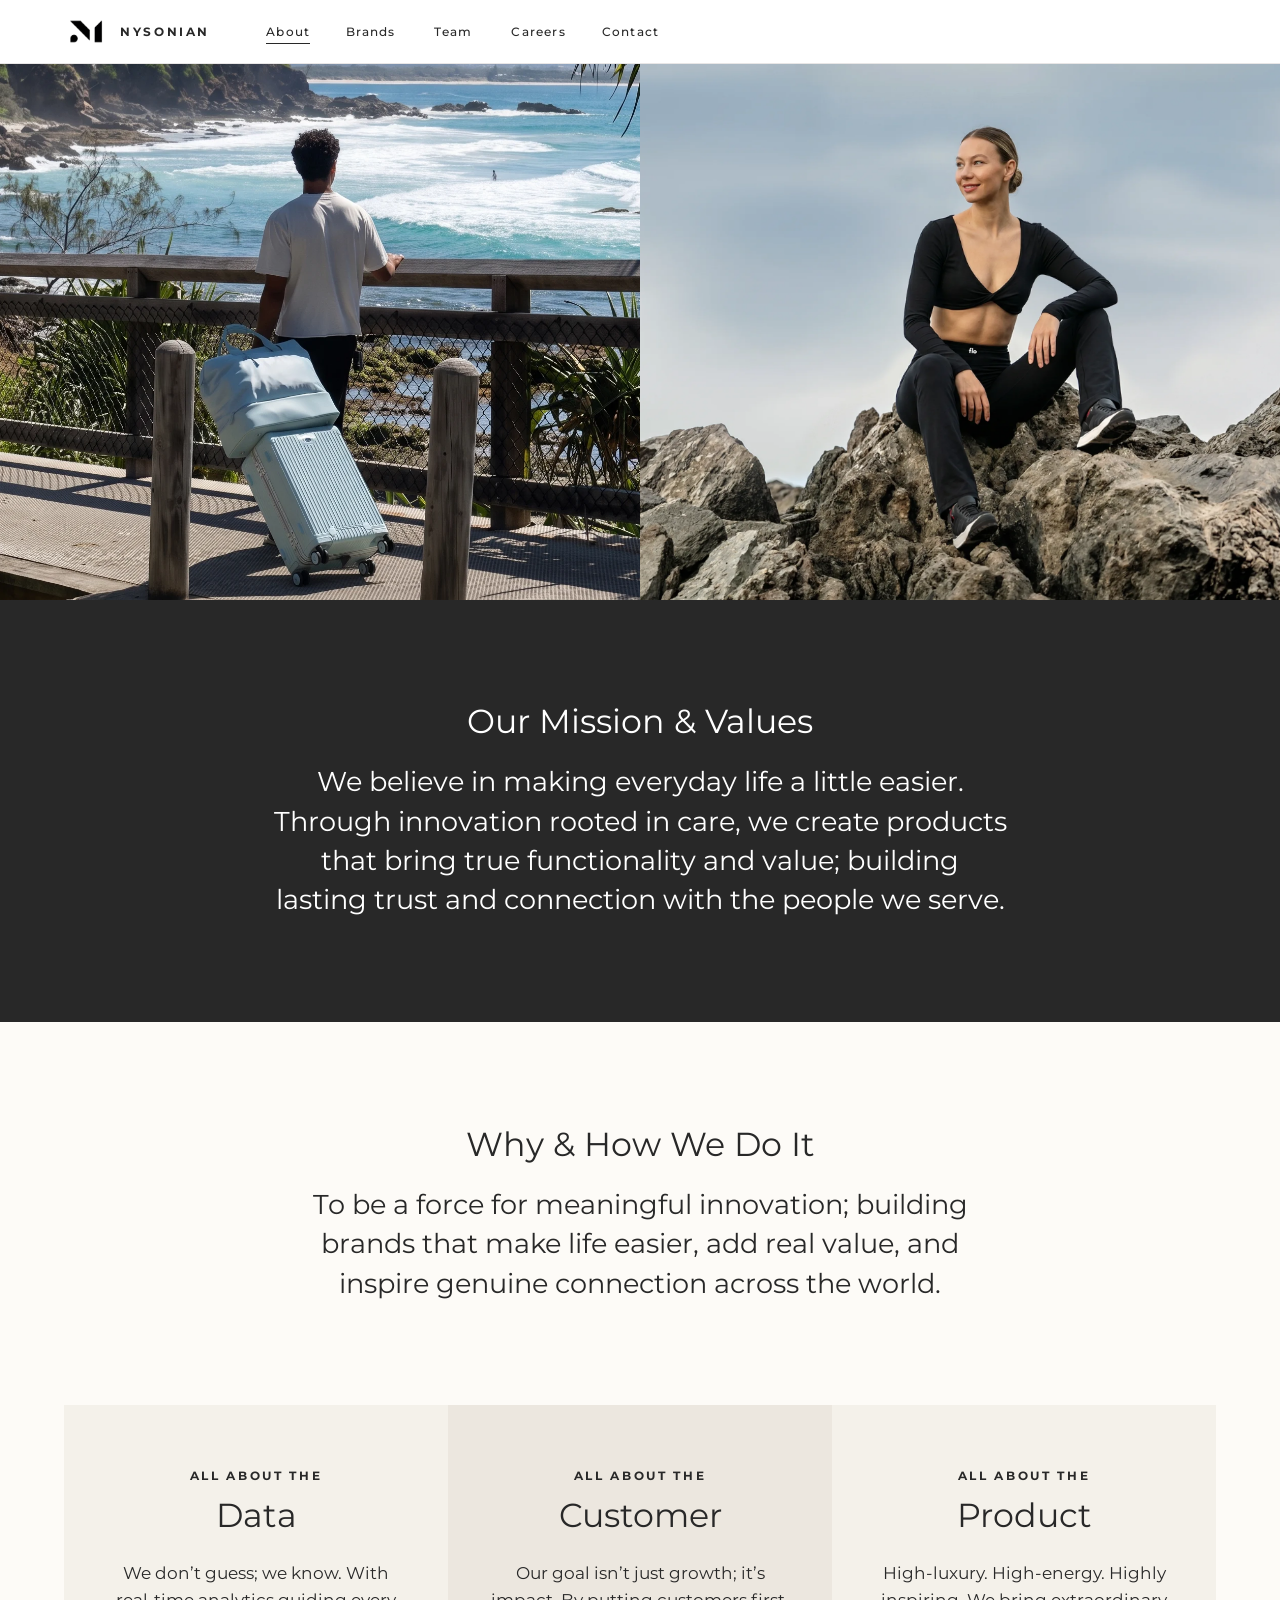
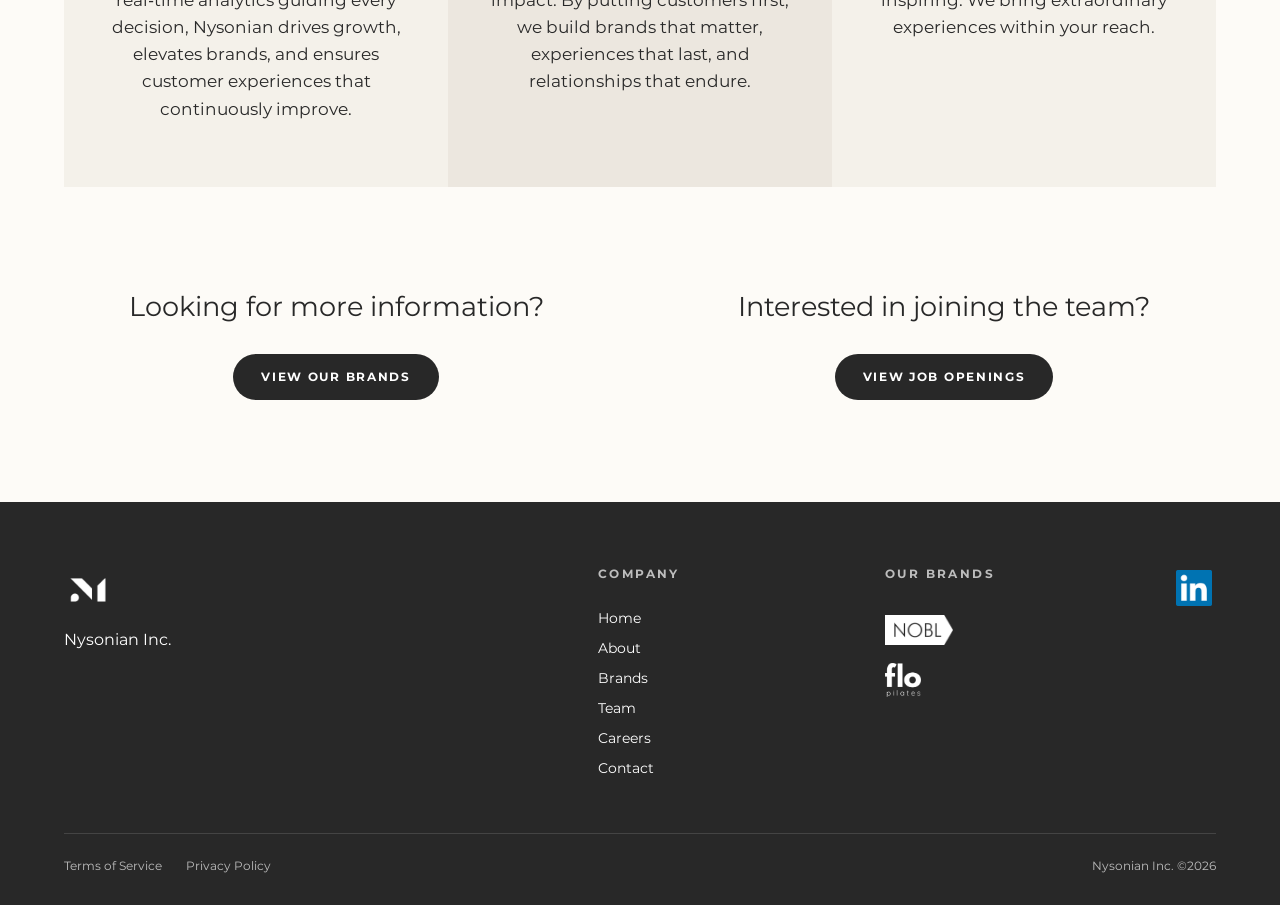
==== commit 5b77763b: "feat: add contact page, terms of service and privacy policy - Contact page with a topic bar and a fo" ====
--- a/about.html
+++ b/about.html
@@ -16,13 +16,14 @@
 
   <header class="site-header">
     <button class="menu-toggle" type="button" aria-expanded="false" aria-controls="site-nav" aria-label="Open navigation menu"><span></span><span></span><span></span></button>
-    <a class="site-header__logo" href="index.html" aria-label="Nysonian Inc. home"><img src="assets/img/logo-mark-dark.webp" width="80" height="62" alt=""><span>Nysonian</span></a>
+    <a class="site-header__logo" href="/" aria-label="Nysonian Inc. home"><img src="assets/img/logo-mark-dark.webp" width="80" height="62" alt=""><span>Nysonian</span></a>
     <nav class="site-nav" id="site-nav" aria-label="Main">
-      <a class="site-nav__home" href="index.html">Home</a>
-      <a href="about.html" aria-current="page">About</a>
-      <a href="brands.html">Brands</a>
-      <a href="team.html">Team</a>
-      <a href="careers.html">Careers</a>
+      <a class="site-nav__home" href="/">Home</a>
+      <a href="/about" aria-current="page">About</a>
+      <a href="/brands">Brands</a>
+      <a href="/team">Team</a>
+      <a href="/careers">Careers</a>
+      <a href="/contact">Contact</a>
       <div class="site-nav__foot">
         <p class="site-nav__label">Our brands</p>
         <div class="site-nav__brands">
@@ -67,7 +68,7 @@
     <section class="about-cta">
       <div class="about-cta__col">
         <p>Looking for more information?</p>
-        <a class="nh-pill nh-pill--dark" href="brands.html">View our brands</a>
+        <a class="nh-pill nh-pill--dark" href="/brands">View our brands</a>
       </div>
       <div class="about-cta__col">
         <p>Interested in joining the team?</p>
@@ -84,11 +85,12 @@
       </div>
       <nav class="site-footer__nav" aria-label="Footer">
         <p class="site-footer__label">Company</p>
-        <a href="index.html">Home</a>
-        <a href="about.html">About</a>
-        <a href="brands.html">Brands</a>
-        <a href="team.html">Team</a>
-        <a href="careers.html">Careers</a>
+        <a href="/">Home</a>
+        <a href="/about">About</a>
+        <a href="/brands">Brands</a>
+        <a href="/team">Team</a>
+        <a href="/careers">Careers</a>
+        <a href="/contact">Contact</a>
       </nav>
       <div class="site-footer__brands">
         <p class="site-footer__label">Our brands</p>
@@ -99,12 +101,8 @@
     </div>
     <div class="site-footer__bottom">
       <ul class="site-footer__legal">
-        <li>Terms &amp; Conditions</li>
-        <li>Privacy Policy</li>
-        <li>Limited Partner Login</li>
-        <li>Disclosures</li>
-        <li>Regular Disclosures</li>
-        <li>NEA-EU SFRP Notice</li>
+        <li><a href="/terms-of-service">Terms of Service</a></li>
+        <li><a href="/privacy-policy">Privacy Policy</a></li>
       </ul>
       <p class="site-footer__copy">Nysonian Inc. ©2026</p>
     </div>
--- a/assets/css/styles.css
+++ b/assets/css/styles.css
@@ -98,6 +98,11 @@
 .site-nav .site-nav__home, .site-nav__foot { display: none; }   /* phone menu only: the logo is the home link on wide screens */
 .menu-toggle { display: none; }
 
+/* home: the header sits transparently over the dark hero, in white; the hero starts under it */
+.page-home .site-header { position: absolute; top: 0; left: 0; right: 0; border-bottom-color: rgba(255, 255, 255, .14); background: transparent; transition: background-color .2s ease; }
+.page-home :is(.site-header__logo span, .site-nav a, .menu-toggle) { color: var(--white); }
+.page-home .site-header__logo img { filter: brightness(0) invert(1); }
+
 /* ---- footer ------------------------------------------------------------ */
 .site-footer { padding: 4rem var(--edge) 2rem; background: var(--footer); color: var(--white); }
 .site-footer__top { display: grid; grid-template-columns: 2fr 1fr 1fr auto; gap: 2.5rem; align-items: start; }
@@ -130,7 +135,7 @@
   --rail-bottom: clamp(1.75rem, 2.6vw, 3.5rem);
   position: relative; display: flex; flex-direction: column; justify-content: center;
   width: 100%; aspect-ratio: 2474 / 1000; min-height: 33.75rem; max-height: min(calc(100svh - 8.5rem), 68rem);
-  padding: 2.5rem 0 calc(var(--rail-h) + var(--rail-bottom) + 2rem);
+  padding: calc(4rem + 2.5rem) 0 calc(var(--rail-h) + var(--rail-bottom) + 2rem);   /* 4rem: the header over the hero */
   overflow: hidden; background: var(--nobl-deep); color: var(--white);
 }
 .nh-hero__img img { position: absolute; left: 0; bottom: 0; width: 100%; max-width: none;
@@ -235,7 +240,7 @@
 .brand-feature .nh-pill { margin-top: 2rem; }
 .brand-feature--nobl { --panel: var(--nobl-tile); }
 .brand-feature--nobl .brand-feature__text { color: var(--white); }
-.brand-feature--flo { --panel: var(--flo-beige); }
+.brand-feature--flo { --panel: #e6dcd0; }   /* light sand, one step darker than the photo's beige (#ede5dc) */
 .brand-feature--flo .brand-feature__card { grid-template-columns: 639fr 641fr; }
 .brand-feature--flo .brand-feature__img { order: 2; }
 
@@ -257,9 +262,9 @@
    centred, so no one is left alone at the edge */
 .team { padding: var(--sec) var(--edge); text-align: center; }
 .team h1 { margin-top: 1.125rem; font-size: var(--h2); font-weight: 400; line-height: 1.2; }
-.team__grid { display: flex; flex-wrap: wrap; justify-content: center; gap: 3.5rem 1.5rem; margin-top: clamp(2.5rem, 5vw, 4rem); }
-.member { display: flex; flex: 0 1 clamp(13rem, 23%, 18rem); flex-direction: column; align-items: center; }
-.member__photo { width: min(13.5rem, 100%); aspect-ratio: 1; border-radius: 50%; object-fit: cover; background: var(--grey-100); }
+.team__grid { display: flex; flex-wrap: wrap; justify-content: center; gap: 3.5rem 2rem; max-width: 64rem; margin: clamp(2.5rem, 5vw, 4rem) auto 0; }   /* three per row from tablet up */
+.member { display: flex; flex: 0 1 calc((100% - 4rem) / 3); flex-direction: column; align-items: center; }
+.member__photo { width: min(15rem, 100%); aspect-ratio: 1; border-radius: 50%; object-fit: cover; background: var(--grey-100); }
 .member__name { margin-top: 1.5rem; font-size: 1.125rem; font-weight: 700; color: var(--ink); }
 .member__linkedin { order: 1; display: flex; align-items: center; justify-content: center; width: 2.75rem; height: 2.75rem; margin-top: .25rem; }
 .member__linkedin img { width: 2rem; height: 2rem; filter: brightness(.6); }   /* the grey icon, darkened to 3:1 on the page */
@@ -282,6 +287,74 @@
 .careers-card--people .careers-card__img img { object-position: 50% 40%; }
 
 /* ---- hover: only on devices that really hover, so taps never leave a stuck hover state -------- */
+/* ---- contact page ------------------------------------------------------ */
+.contact { display: grid; grid-template-columns: minmax(0, 1fr); gap: clamp(2.5rem, 5vw, 5rem); padding: clamp(3rem, 6vw, 5.5rem) var(--edge) var(--sec); }
+@media (min-width: 900px) { .contact { grid-template-columns: minmax(0, 5fr) minmax(0, 7fr); align-items: start; } }
+.contact h1 { margin-top: 1rem; font-size: var(--h2); font-weight: 400; line-height: 1.2; }
+.contact__lead { max-width: 30rem; margin-top: 1.25rem; font-size: var(--body); line-height: 1.7; color: var(--ink-soft); }
+.contact__ways { display: grid; gap: 1.25rem; max-width: 30rem; margin-top: clamp(2rem, 4vw, 3rem); padding-top: clamp(1.5rem, 3vw, 2rem); border-top: 1px solid #e3ded6; }
+.contact__ways div { display: grid; grid-template-columns: 5.5rem minmax(0, 1fr); align-items: baseline; gap: 1rem; }
+.contact__ways dt { font-size: .6875rem; font-weight: 700; letter-spacing: .16em; text-transform: uppercase; color: var(--ink-soft); }
+.contact__ways a { font-size: var(--body); text-decoration: underline; text-decoration-color: #b9b2a7; text-underline-offset: .2em; }
+.contact-form { display: grid; gap: 1.5rem; padding: clamp(1.5rem, 4vw, 3rem); background: var(--strip); }
+.contact-form__row { display: grid; gap: 1.5rem; }
+@media (min-width: 600px) { .contact-form__row { grid-template-columns: 1fr 1fr; } }
+.contact-form :is(.field, legend) { font-size: .6875rem; font-weight: 700; letter-spacing: .16em; text-transform: uppercase; }
+.contact-form .field { display: grid; gap: .625rem; }
+.contact-form :is(input:not([type="radio"]), textarea) { width: 100%; min-height: 3.25rem; padding: .875rem 1rem; border: 1px solid #d9d3c9; border-radius: 0; background: var(--white); font: inherit; font-size: 1rem; font-weight: 400; letter-spacing: normal; text-transform: none; color: var(--ink); transition: border-color .2s ease; }
+.contact-form textarea { min-height: 10rem; line-height: 1.6; resize: vertical; }
+.contact-form ::placeholder { color: #9c968d; opacity: 1; }
+.contact-form :is(input:not([type="radio"]), textarea):focus { border-color: var(--ink); outline: 1px solid var(--ink); outline-offset: 0; }
+.contact-form__topics { margin: 0; padding: 0; border: 0; min-width: 0; }
+.contact-form__topics legend { margin-bottom: .875rem; padding: 0; }
+.contact-chips { display: grid; grid-template-columns: repeat(2, minmax(0, 1fr)); gap: .25rem; padding: .3125rem; border: 1px solid #d9d3c9; border-radius: 1.75rem; background: var(--white); }
+.contact-form__topics { container-type: inline-size; }
+@container (min-width: 36rem) { .contact-chips { grid-template-columns: repeat(4, minmax(0, 1fr)); border-radius: 3rem; } }
+.contact-chips label { position: relative; display: flex; cursor: pointer; }
+.contact-chips input { position: absolute; inset: 0; z-index: 1; opacity: 0; margin: 0; cursor: pointer; }
+.contact-chips span { display: flex; flex: 1; align-items: center; justify-content: center; gap: .5rem; min-height: 2.75rem; padding: .5rem .75rem; border-radius: 3rem; font-size: .8125rem; font-weight: 600; letter-spacing: .02em; color: var(--ink-soft); white-space: nowrap; transition: background-color .2s ease, color .2s ease, box-shadow .2s ease; }
+.contact-chips svg { flex: none; opacity: .75; }
+.contact-chips input:checked + span { background: var(--ink); color: var(--white); box-shadow: 0 2px 6px rgb(40 40 40 / .18); }
+.contact-chips input:checked + span svg { opacity: 1; }
+.contact-chips input:focus-visible + span { outline: 2px solid var(--ink); outline-offset: 2px; }
+.contact-form__trap { position: absolute; left: -9999px; }
+.contact-form__foot { display: flex; flex-wrap: wrap; align-items: center; gap: 1rem 1.5rem; margin-top: .25rem; }
+.contact-form__note { flex: 1 1 14rem; font-size: .8125rem; line-height: 1.5; color: var(--ink-soft); }
+.contact-form__note a { text-decoration: underline; text-underline-offset: .15em; }
+.contact-form .nh-pill { min-width: 11rem; border: 0; cursor: pointer; }
+.contact-form .nh-pill:disabled { opacity: .6; cursor: wait; }
+.contact-form__status { font-size: .9375rem; }
+.contact-form__status:empty { display: none; }
+.contact-form__status.is-error { color: #a12a1f; }
+@media (hover: hover) {
+  .contact-chips label:hover input:not(:checked) + span { background: var(--strip); color: var(--ink); }
+  .contact__ways a:hover { text-decoration-color: currentColor; }
+}
+
+/* ---- legal pages (privacy policy) -------------------------------------- */
+.legal { max-width: 46rem; margin: 0 auto; padding: clamp(3rem, 6vw, 5rem) var(--pad) var(--sec); font-size: var(--body); line-height: 1.7; color: var(--ink); }
+.legal h1 { font-size: var(--h2); font-weight: 400; line-height: 1.2; margin-bottom: 2rem; }
+.legal h2 { margin-top: 2.75rem; font-size: 1.25rem; font-weight: 700; line-height: 1.35; }
+.legal h3 { margin-top: 2rem; font-size: 1.0625rem; font-weight: 700; font-style: italic; line-height: 1.4; }
+.legal p { margin-top: 1rem; overflow-wrap: break-word; }
+.legal ul { margin: 1rem 0 0; padding-left: 1.25rem; list-style: disc; }
+.legal li { margin-top: .625rem; overflow-wrap: break-word; }
+.legal a { text-decoration: underline; text-underline-offset: .15em; }
+.legal .legal__schedule { margin-top: 4rem; text-align: center; }
+.legal .legal__schedule ~ h3::before { content: "\25CF"; margin-right: .6em; font-style: normal; }
+.legal__table { margin-top: 1.25rem; overflow-x: auto; }
+.legal table { width: 100%; border-collapse: collapse; font-size: .9375rem; line-height: 1.55; }
+.legal th, .legal td { padding: .75rem .875rem; border: 1px solid #cfcac2; text-align: left; vertical-align: top; }
+.legal th { background: var(--strip); font-weight: 700; }
+@media (max-width: 599px) {
+  .legal table, .legal thead, .legal tbody, .legal tr, .legal th, .legal td { display: block; }
+  .legal thead { display: none; }
+  .legal tr { border: 1px solid #cfcac2; margin-top: .75rem; }
+  .legal td { border: 0; }
+  .legal td + td { border-top: 1px solid #e3ded6; }
+  .legal td::before { content: attr(data-label); display: block; margin-bottom: .25rem; font-size: .75rem; font-weight: 700; letter-spacing: .08em; text-transform: uppercase; color: #6b6b6b; }
+}
+
 @media (hover: hover) {
   .site-nav a:hover::after { transform: none; }
   .site-footer a:hover, .nh-link:hover, .nh-brand__link:hover, .brands-who__link:hover, .member__linkedin:hover { opacity: .7; }
@@ -318,6 +391,10 @@
     border-top: 1px solid var(--grey-100); background: var(--white); visibility: hidden; opacity: 0; transition: opacity .25s ease, visibility 0s linear .25s;
   }
   .menu-open .site-nav { visibility: visible; opacity: 1; transition: opacity .25s ease; }
+  .page-home.menu-open .site-header { background: var(--white); border-bottom-color: var(--grey-100); }
+  .page-home.menu-open :is(.site-header__logo span, .menu-toggle) { color: var(--ink); }
+  .page-home.menu-open .site-header__logo img { filter: none; }
+  .page-home .site-nav > a { color: var(--ink); }
   .menu-open { overflow: hidden; }
   /* large links on full-width rows, then the brands and LinkedIn pinned to the bottom, in thumb reach */
   .site-nav { padding-top: .5rem; }
@@ -341,7 +418,7 @@
   .nh-hero__img { order: 1; margin-top: .75rem; }
   .nh-hero__img img { position: static; width: 100%; -webkit-mask-image: linear-gradient(transparent, #000 18%, #000 80%, transparent); mask-image: linear-gradient(transparent, #000 18%, #000 80%, transparent); }
   /* the copy is centred over the centred photo and brand tiles, so the stacked hero reads on one axis */
-  .nh-hero__copy { max-width: none; padding: 2.5rem var(--pad) 0; text-align: center; }
+  .nh-hero__copy { max-width: none; padding: calc(4rem + 2rem) var(--pad) 0; text-align: center; }   /* clears the header over the hero */
   .nh-hero h1 { font-size: clamp(1.875rem, 8.5vw, 2.5rem); }
   .nh-hero__sub { max-width: 24ch; margin: 1rem auto 0; font-size: 1.0625rem; }
   .nh-hero .nh-actions { justify-content: center; margin-top: 1.5rem; }
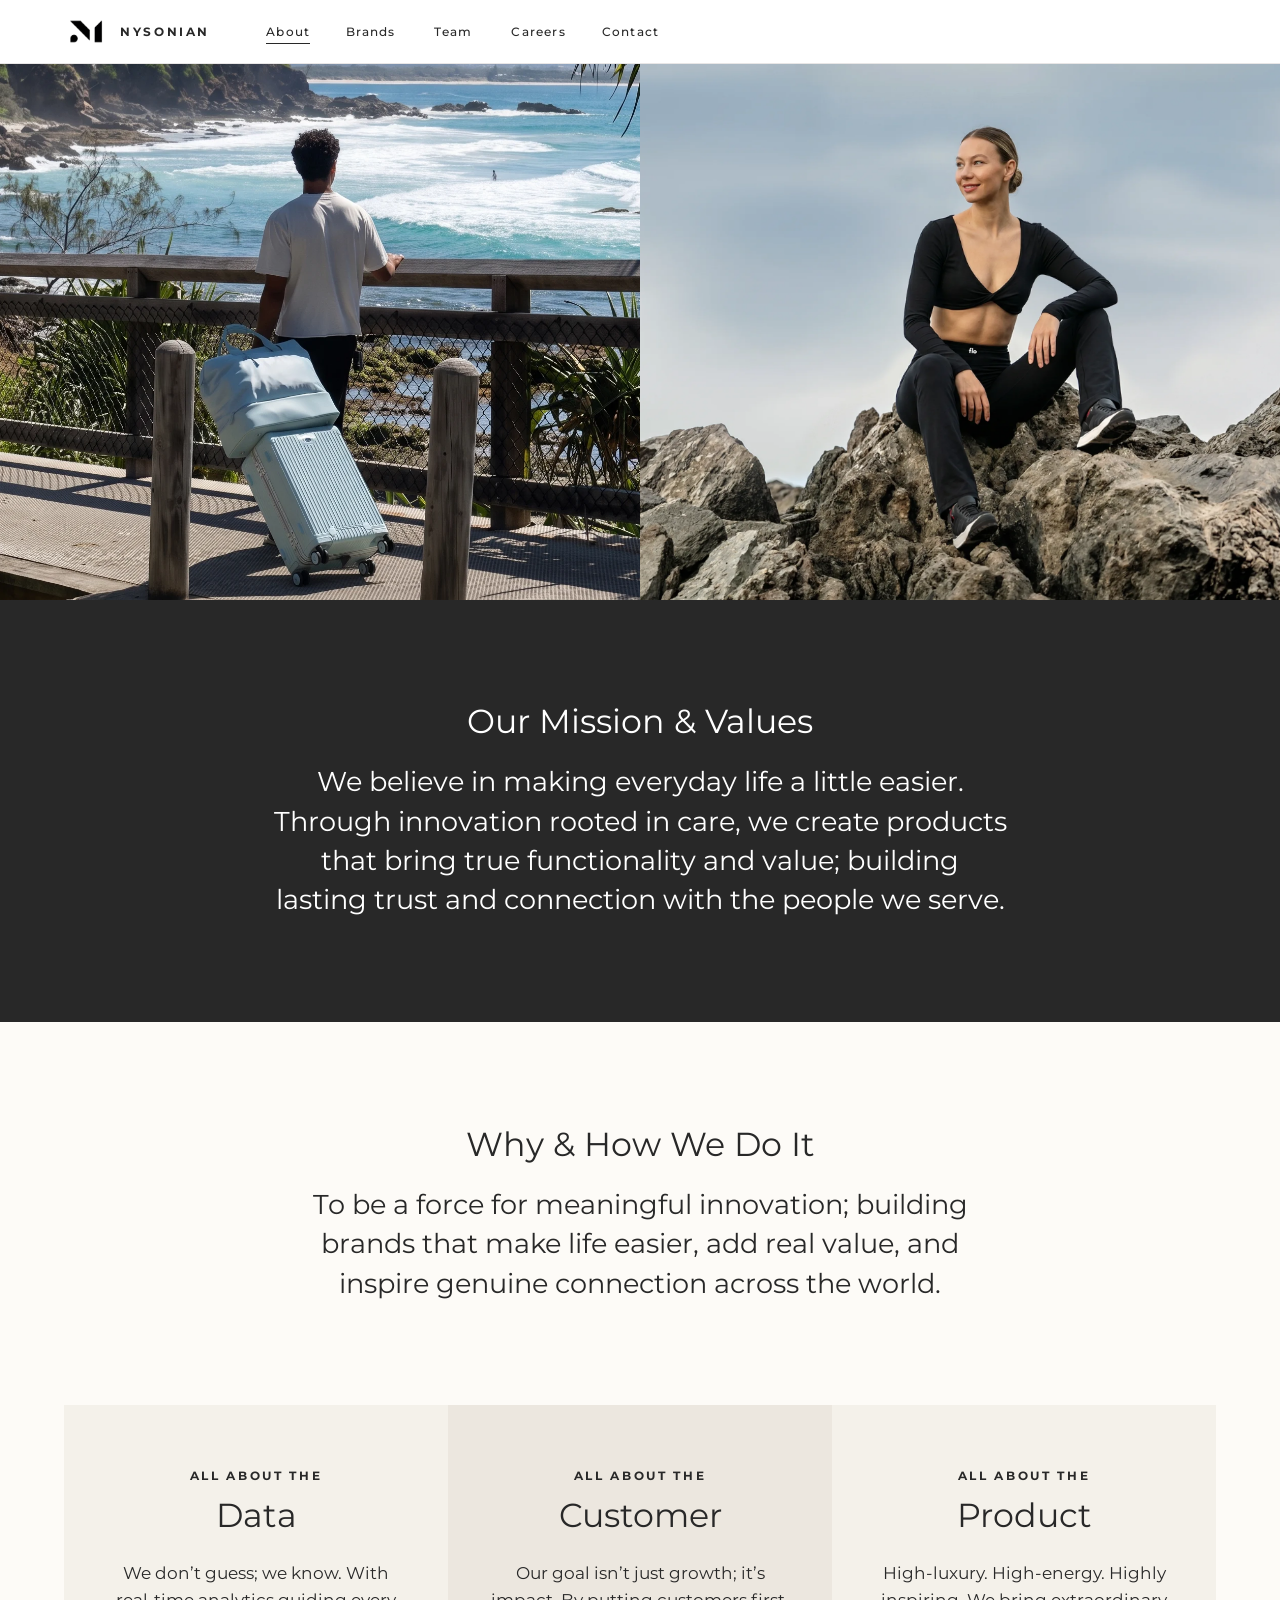
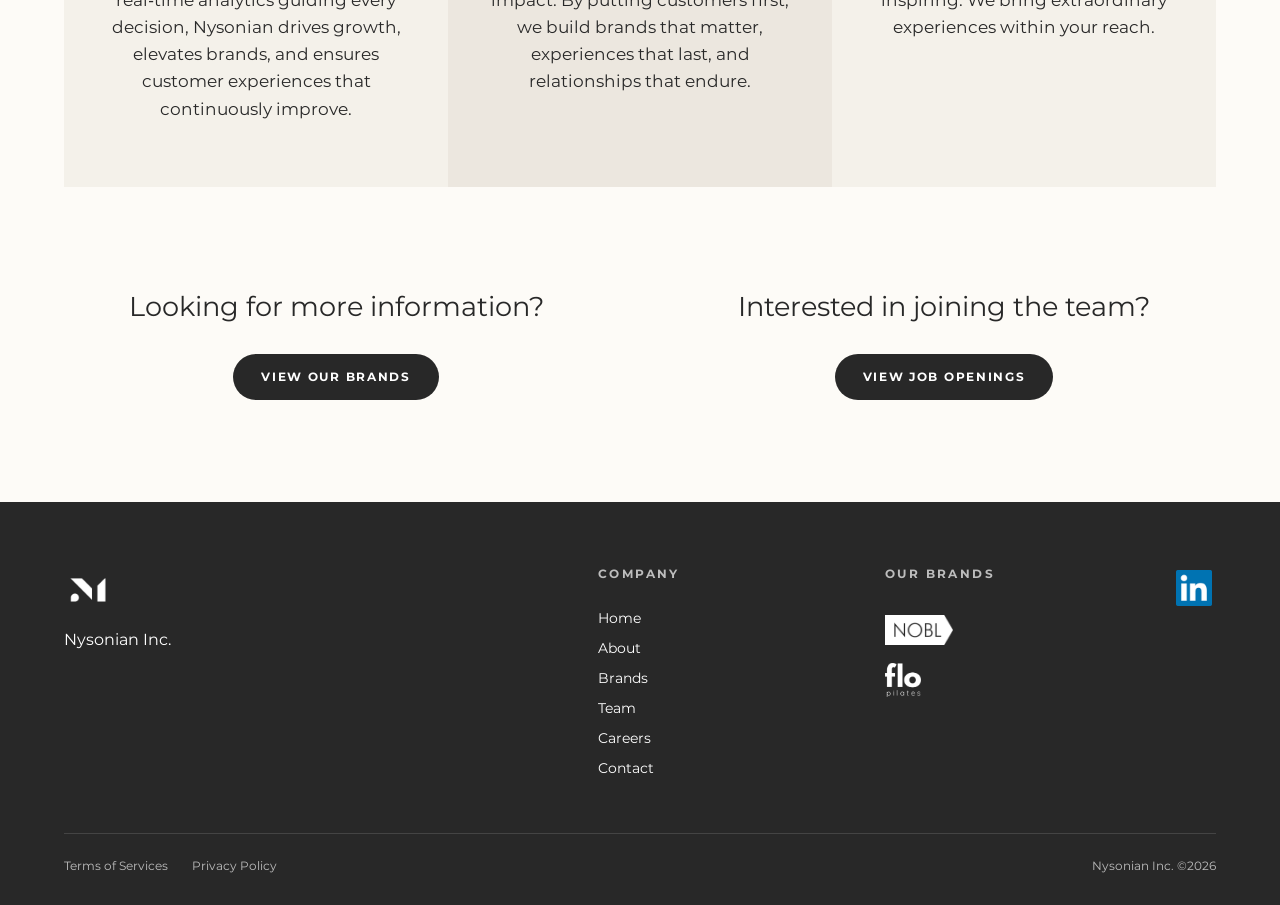
==== commit e86fc8b1: "chore: rename footer link to Terms of Services Co-Authored-By: Claude Opus 5.5 <noreply@anthropic.co" ====
--- a/about.html
+++ b/about.html
@@ -101,7 +101,7 @@
     </div>
     <div class="site-footer__bottom">
       <ul class="site-footer__legal">
-        <li><a href="/terms-of-service">Terms of Service</a></li>
+        <li><a href="/terms-of-service">Terms of Services</a></li>
         <li><a href="/privacy-policy">Privacy Policy</a></li>
       </ul>
       <p class="site-footer__copy">Nysonian Inc. ©2026</p>
